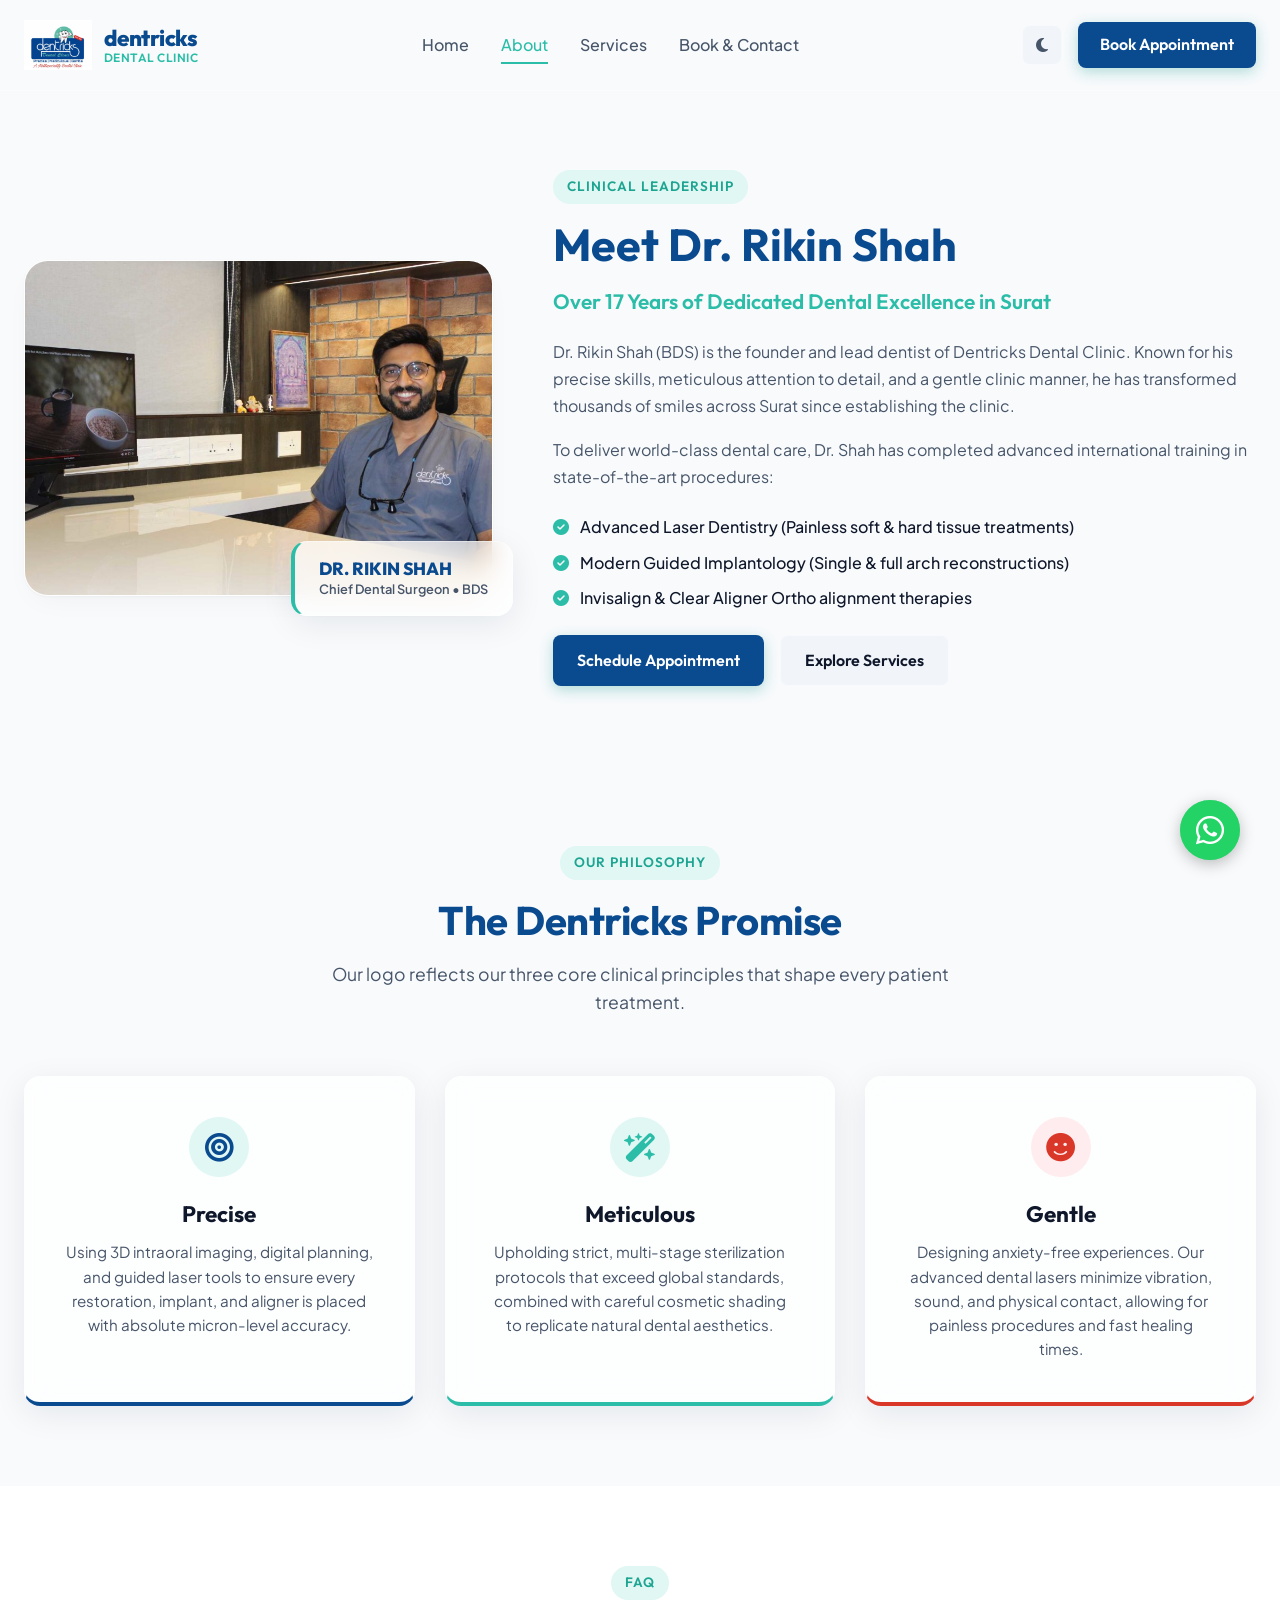
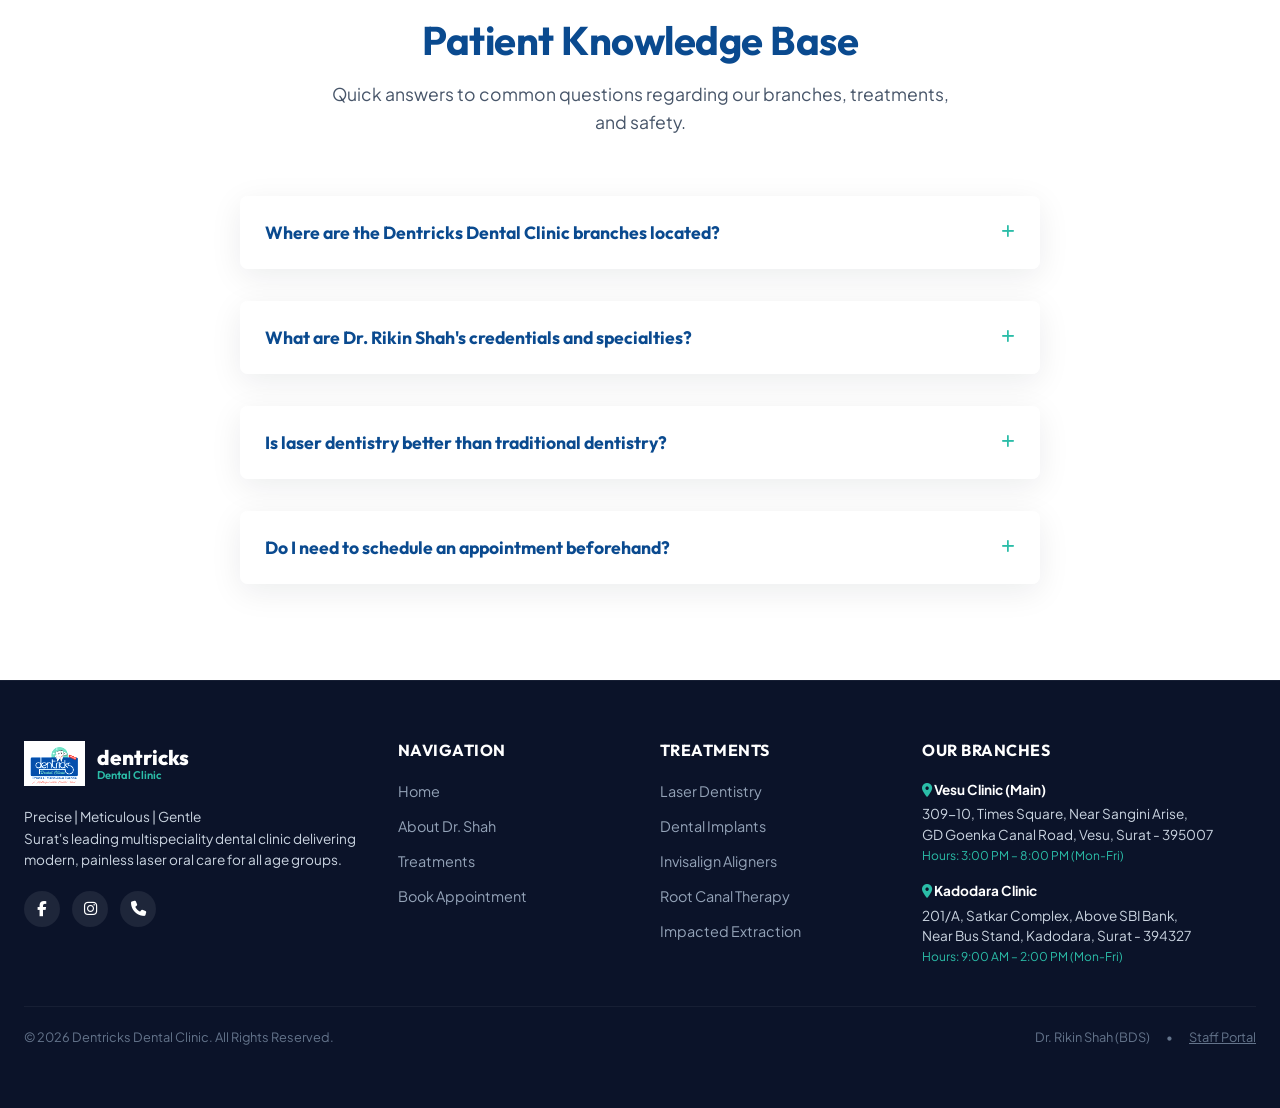
==== about.html @ 6b14d557 "Move all public files to root for GitHub Pages hosting" ====
<!DOCTYPE html>
<html lang="en">
<head>
    <meta charset="UTF-8">
    <meta name="viewport" content="width=device-width, initial-scale=1.0">
    <title>About Dr. Rikin Shah | Dentricks Dental Clinic Surat</title>
    <!-- Meta Descriptions for SEO -->
    <meta name="description" content="Meet Dr. Rikin Shah (BDS), the chief dental surgeon at Dentricks Dental Clinic. Learn about his 17+ years of experience and international training.">
    <meta name="keywords" content="dr rikin shah dentist, dentricks dental clinic, dentist surat, best oral surgeon surat, laser dentist surat, dental credentials dr rikin shah">
    <meta name="author" content="Dentricks Dental Clinic">
    
    <!-- Google Fonts: Outfit & Plus Jakarta Sans -->
    <link rel="preconnect" href="https://fonts.googleapis.com">
    <link rel="preconnect" href="https://fonts.gstatic.com" crossorigin>
    <link href="https://fonts.googleapis.com/css2?family=Outfit:wght@300;400;500;600;700;800&family=Plus+Jakarta+Sans:wght@300;400;500;600;700&display=swap" rel="stylesheet">
    
    <!-- FontAwesome for icons -->
    <link rel="stylesheet" href="https://cdnjs.cloudflare.com/ajax/libs/font-awesome/6.4.0/css/all.min.css">
    
    <!-- Custom CSS -->
    <link rel="stylesheet" href="styles.css">
</head>
<body class="light-theme">
    <!-- Header/Navigation -->
    <header class="header">
        <div class="header-container">
            <a href="index.html" class="logo" id="header-logo" style="display: flex; align-items: center; gap: 12px;">
                <img src="assets/logo.png" alt="Dentricks Dental Clinic Logo" class="logo-img-file" style="height: 50px; width: auto; object-fit: contain;">
                <div class="logo-text-group" style="display: flex; flex-direction: column; justify-content: center; line-height: 1.1;">
                    <span class="logo-text" style="font-size: 1.4rem; font-weight: 800; letter-spacing: -0.5px; color: var(--primary-deep);">dentricks</span>
                    <span class="logo-subtext" style="font-size: 0.75rem; font-weight: 600; color: var(--primary); text-transform: uppercase; letter-spacing: 0.5px;">Dental Clinic</span>
                </div>
            </a>
            
            <nav class="nav-menu" id="nav-menu">
                <a href="index.html" class="nav-link">Home</a>
                <a href="about.html" class="nav-link active">About</a>
                <a href="services.html" class="nav-link">Services</a>
                <a href="contact.html" class="nav-link">Book & Contact</a>
            </nav>
            
            <div class="header-actions">
                <button class="theme-toggle" id="theme-toggle-btn" aria-label="Toggle light/dark theme">
                    <i class="fa-solid fa-moon"></i>
                </button>
                <a href="contact.html" class="btn btn-primary nav-cta" style="background-color: var(--primary-deep);">Book Appointment</a>
                <button class="mobile-menu-btn" id="mobile-menu-btn" aria-label="Open mobile menu">
                    <span class="bar"></span>
                    <span class="bar"></span>
                    <span class="bar"></span>
                </button>
            </div>
        </div>
    </header>

    <!-- Main Content -->
    <main style="padding-top: 90px;">
        <!-- Doctor Profile Section -->
        <section class="about-doctor" style="padding: 80px 24px;">
            <div class="section-container about-doctor-grid" style="max-width: 1280px;">
                <!-- Doctor Image -->
                <div class="doctor-visual" style="position: relative;">
                    <div style="border-radius: var(--border-radius-lg); overflow: hidden; box-shadow: var(--card-shadow); border: 1px solid var(--glass-border); background: var(--bg-secondary);">
                        <img src="assets/dentist_male.jpg" alt="Dr. Rikin Shah - Chief Dentist at Dentricks" style="width: 100%; display: block; object-fit: cover;">
                    </div>
                    <div class="glass-card float-animation" style="position: absolute; bottom: -20px; right: -20px; padding: 16px 24px; border-left: 4px solid var(--primary);">
                        <h4 style="font-size: 1.1rem; color: var(--primary-deep); font-weight: 800;">DR. RIKIN SHAH</h4>
                        <p style="font-size: 0.8rem; color: var(--text-secondary); font-weight: 600;">Chief Dental Surgeon • BDS</p>
                    </div>
                </div>
                
                <!-- Doctor Details -->
                <div class="doctor-info">
                    <span class="section-tag" style="background-color: var(--primary-light); color: var(--primary-hover);">Clinical Leadership</span>
                    <h1 style="font-size: 2.8rem; color: var(--primary-deep); margin-bottom: 20px; line-height: 1.1;">Meet Dr. Rikin Shah</h1>
                    <h2 style="font-size: 1.3rem; color: var(--primary); font-weight: 600; margin-bottom: 24px;">Over 17 Years of Dedicated Dental Excellence in Surat</h2>
                    
                    <p style="color: var(--text-secondary); margin-bottom: 16px; line-height: 1.7;">Dr. Rikin Shah (BDS) is the founder and lead dentist of Dentricks Dental Clinic. Known for his precise skills, meticulous attention to detail, and a gentle clinic manner, he has transformed thousands of smiles across Surat since establishing the clinic.</p>
                    <p style="color: var(--text-secondary); margin-bottom: 24px; line-height: 1.7;">To deliver world-class dental care, Dr. Shah has completed advanced international training in state-of-the-art procedures:
                        <ul style="display: flex; flex-direction: column; gap: 10px; margin-bottom: 24px; font-weight: 500; color: var(--text-primary);">
                            <li><i class="fa-solid fa-circle-check" style="color: var(--primary); margin-right: 8px;"></i> Advanced Laser Dentistry (Painless soft & hard tissue treatments)</li>
                            <li><i class="fa-solid fa-circle-check" style="color: var(--primary); margin-right: 8px;"></i> Modern Guided Implantology (Single & full arch reconstructions)</li>
                            <li><i class="fa-solid fa-circle-check" style="color: var(--primary); margin-right: 8px;"></i> Invisalign & Clear Aligner Ortho alignment therapies</li>
                        </ul>
                    </p>

                    <div style="display: flex; gap: 16px;">
                        <a href="contact.html" class="btn btn-primary" style="background-color: var(--primary-deep); padding: 12px 24px;">Schedule Appointment</a>
                        <a href="services.html" class="btn btn-secondary" style="padding: 12px 24px;">Explore Services</a>
                    </div>
                </div>
            </div>
        </section>

        <!-- Clinic Pillars Section -->
        <section class="clinic-pillars" style="background-color: var(--bg-primary); padding: 80px 24px;">
            <div class="section-container">
                <div class="section-header">
                    <span class="section-tag" style="background-color: var(--primary-light); color: var(--primary-hover);">Our Philosophy</span>
                    <h2 class="section-title" style="color: var(--primary-deep);">The Dentricks Promise</h2>
                    <p class="section-subtitle">Our logo reflects our three core clinical principles that shape every patient treatment.</p>
                </div>

                <div class="about-pillars-grid">
                    <!-- Card 1 -->
                    <div class="glass-card" style="padding: 40px; text-align: center; border-bottom: 4px solid var(--primary-deep);">
                        <div style="width: 60px; height: 60px; border-radius: 50%; background-color: var(--primary-light); color: var(--primary-deep); display: flex; align-items: center; justify-content: center; font-size: 1.8rem; margin: 0 auto 24px auto;">
                            <i class="fa-solid fa-bullseye"></i>
                        </div>
                        <h3 style="font-size: 1.4rem; margin-bottom: 12px;">Precise</h3>
                        <p style="color: var(--text-secondary); font-size: 0.95rem;">Using 3D intraoral imaging, digital planning, and guided laser tools to ensure every restoration, implant, and aligner is placed with absolute micron-level accuracy.</p>
                    </div>

                    <!-- Card 2 -->
                    <div class="glass-card" style="padding: 40px; text-align: center; border-bottom: 4px solid var(--primary);">
                        <div style="width: 60px; height: 60px; border-radius: 50%; background-color: var(--primary-light); color: var(--primary); display: flex; align-items: center; justify-content: center; font-size: 1.8rem; margin: 0 auto 24px auto;">
                            <i class="fa-solid fa-wand-magic-sparkles"></i>
                        </div>
                        <h3 style="font-size: 1.4rem; margin-bottom: 12px;">Meticulous</h3>
                        <p style="color: var(--text-secondary); font-size: 0.95rem;">Upholding strict, multi-stage sterilization protocols that exceed global standards, combined with careful cosmetic shading to replicate natural dental aesthetics.</p>
                    </div>

                    <!-- Card 3 -->
                    <div class="glass-card" style="padding: 40px; text-align: center; border-bottom: 4px solid var(--accent);">
                        <div style="width: 60px; height: 60px; border-radius: 50%; background-color: var(--accent-light); color: var(--accent); display: flex; align-items: center; justify-content: center; font-size: 1.8rem; margin: 0 auto 24px auto;">
                            <i class="fa-solid fa-face-smile"></i>
                        </div>
                        <h3 style="font-size: 1.4rem; margin-bottom: 12px;">Gentle</h3>
                        <p style="color: var(--text-secondary); font-size: 0.95rem;">Designing anxiety-free experiences. Our advanced dental lasers minimize vibration, sound, and physical contact, allowing for painless procedures and fast healing times.</p>
                    </div>
                </div>
            </div>
        </section>

        <!-- Interactive FAQs Accordion -->
        <section class="faqs" id="faqs" style="background-color: var(--bg-secondary); padding: 80px 24px;">
            <div class="section-container" style="max-width: 900px;">
                <div class="section-header">
                    <span class="section-tag" style="background-color: var(--primary-light); color: var(--primary-hover);">FAQ</span>
                    <h2 class="section-title" style="color: var(--primary-deep);">Patient Knowledge Base</h2>
                    <p class="section-subtitle">Quick answers to common questions regarding our branches, treatments, and safety.</p>
                </div>
                
                <div class="faq-accordion-list">
                    <!-- FAQ 1 -->
                    <div class="faq-item glass-card" style="margin-bottom: 16px;">
                        <button class="faq-question-btn" aria-expanded="false" style="padding: 24px; font-weight: 700; width: 100%; display: flex; justify-content: space-between; align-items: center; font-size: 1.1rem; color: var(--primary-deep);">
                            <span>Where are the Dentricks Dental Clinic branches located?</span>
                            <span class="faq-icon" style="color: var(--primary);"><i class="fa-solid fa-plus"></i></span>
                        </button>
                        <div class="faq-answer-wrapper" style="max-height: 0; overflow: hidden; transition: max-height 0.3s ease;">
                            <div class="faq-answer" style="padding: 0 24px 24px 24px; color: var(--text-secondary); font-size: 0.95rem; line-height: 1.6;">
                                <p>We operate two fully-equipped multispeciality branches in Surat:<br>
                                1. <strong>Vesu Clinic (Main Branch)</strong>: 309-10, Times Square, GD Goenka Canal Road, Vesu. (Timings: 3:00 PM – 8:00 PM)<br>
                                2. <strong>Kadodara Clinic</strong>: 201/A, Satkar Complex, Above SBI Bank, Near Kadodara Bus Stand. (Timings: 9:00 AM – 2:00 PM)</p>
                            </div>
                        </div>
                    </div>
                    
                    <!-- FAQ 2 -->
                    <div class="faq-item glass-card" style="margin-bottom: 16px;">
                        <button class="faq-question-btn" aria-expanded="false" style="padding: 24px; font-weight: 700; width: 100%; display: flex; justify-content: space-between; align-items: center; font-size: 1.1rem; color: var(--primary-deep);">
                            <span>What are Dr. Rikin Shah's credentials and specialties?</span>
                            <span class="faq-icon" style="color: var(--primary);"><i class="fa-solid fa-plus"></i></span>
                        </button>
                        <div class="faq-answer-wrapper" style="max-height: 0; overflow: hidden; transition: max-height 0.3s ease;">
                            <div class="faq-answer" style="padding: 0 24px 24px 24px; color: var(--text-secondary); font-size: 0.95rem; line-height: 1.6;">
                                <p>Dr. Rikin Shah holds a BDS (Bachelor of Dental Surgery) degree and has over 17 years of experience. He is internationally trained in dental implant placements, advanced laser surgeries, and Invisalign orthodontic alignment.</p>
                            </div>
                        </div>
                    </div>
                    
                    <!-- FAQ 3 -->
                    <div class="faq-item glass-card" style="margin-bottom: 16px;">
                        <button class="faq-question-btn" aria-expanded="false" style="padding: 24px; font-weight: 700; width: 100%; display: flex; justify-content: space-between; align-items: center; font-size: 1.1rem; color: var(--primary-deep);">
                            <span>Is laser dentistry better than traditional dentistry?</span>
                            <span class="faq-icon" style="color: var(--primary);"><i class="fa-solid fa-plus"></i></span>
                        </button>
                        <div class="faq-answer-wrapper" style="max-height: 0; overflow: hidden; transition: max-height 0.3s ease;">
                            <div class="faq-answer" style="padding: 0 24px 24px 24px; color: var(--text-secondary); font-size: 0.95rem; line-height: 1.6;">
                                <p>Yes, for many procedures! Dental lasers replace the need for traditional drills in many gums and cavity treatments. They result in significantly less bleeding, require little to no anesthesia, reduce physical friction, and facilitate much faster recovery.</p>
                            </div>
                        </div>
                    </div>
                    
                    <!-- FAQ 4 -->
                    <div class="faq-item glass-card" style="margin-bottom: 16px;">
                        <button class="faq-question-btn" aria-expanded="false" style="padding: 24px; font-weight: 700; width: 100%; display: flex; justify-content: space-between; align-items: center; font-size: 1.1rem; color: var(--primary-deep);">
                            <span>Do I need to schedule an appointment beforehand?</span>
                            <span class="faq-icon" style="color: var(--primary);"><i class="fa-solid fa-plus"></i></span>
                        </button>
                        <div class="faq-answer-wrapper" style="max-height: 0; overflow: hidden; transition: max-height 0.3s ease;">
                            <div class="faq-answer" style="padding: 0 24px 24px 24px; color: var(--text-secondary); font-size: 0.95rem; line-height: 1.6;">
                                <p>We strongly recommend scheduling your appointment in advance to minimize wait times. You can use our online scheduler on the Contact page, or call our team directly at +91 97260 08023.</p>
                            </div>
                        </div>
                    </div>
                </div>
            </div>
        </section>
    </main>

    <!-- Footer -->
    <footer class="footer" style="background-color: #0b1329; color: #cbd5e1; padding: 60px 24px; border-top: 1px solid rgba(255,255,255,0.05);">
        <div class="section-container footer-grid" style="max-width: 1280px; margin: 0 auto;">
            <!-- Brand Column -->
            <div>
                <a href="index.html" class="logo" style="display: flex; align-items: center; gap: 12px; margin-bottom: 20px;">
                    <img src="assets/logo.png" alt="Dentricks Logo" style="height: 45px; width: auto; filter: brightness(1.2);">
                    <div class="logo-text-group" style="display: flex; flex-direction: column; line-height: 1.1;">
                        <span class="logo-text" style="font-size: 1.3rem; font-weight: 800; color: #ffffff;">dentricks</span>
                        <span class="logo-subtext" style="font-size: 0.7rem; font-weight: 600; color: var(--primary);">Dental Clinic</span>
                    </div>
                </a>
                <p style="font-size: 0.85rem; line-height: 1.6; margin-bottom: 20px;">Precise | Meticulous | Gentle<br>Surat's leading multispeciality dental clinic delivering modern, painless laser oral care for all age groups.</p>
                <div class="social-links" style="display: flex; gap: 12px;">
                    <a href="https://www.facebook.com/dentricksdental/" target="_blank" aria-label="Facebook Page" style="width: 36px; height: 36px; border-radius: 50%; background-color: rgba(255,255,255,0.08); display: flex; align-items: center; justify-content: center; color: #ffffff; transition: background-color 0.2s;"><i class="fa-brands fa-facebook-f"></i></a>
                    <a href="https://www.instagram.com/dentricks_dental_clinic" target="_blank" aria-label="Instagram Profile" style="width: 36px; height: 36px; border-radius: 50%; background-color: rgba(255,255,255,0.08); display: flex; align-items: center; justify-content: center; color: #ffffff; transition: background-color 0.2s;"><i class="fa-brands fa-instagram"></i></a>
                    <a href="tel:+919726008023" aria-label="Phone Number" style="width: 36px; height: 36px; border-radius: 50%; background-color: rgba(255,255,255,0.08); display: flex; align-items: center; justify-content: center; color: #ffffff; transition: background-color 0.2s;"><i class="fa-solid fa-phone"></i></a>
                </div>
            </div>

            <!-- Pages Column -->
            <div>
                <h4 style="color: #ffffff; font-size: 1rem; margin-bottom: 20px; text-transform: uppercase; letter-spacing: 0.5px;">Navigation</h4>
                <ul style="display: flex; flex-direction: column; gap: 12px; font-size: 0.9rem;">
                    <li><a href="index.html" style="color: #94a3b8; transition: color 0.2s;">Home</a></li>
                    <li><a href="about.html" style="color: #94a3b8; transition: color 0.2s;">About Dr. Shah</a></li>
                    <li><a href="services.html" style="color: #94a3b8; transition: color 0.2s;">Treatments</a></li>
                    <li><a href="contact.html" style="color: #94a3b8; transition: color 0.2s;">Book Appointment</a></li>
                </ul>
            </div>

            <!-- Services Column -->
            <div>
                <h4 style="color: #ffffff; font-size: 1rem; margin-bottom: 20px; text-transform: uppercase; letter-spacing: 0.5px;">Treatments</h4>
                <ul style="display: flex; flex-direction: column; gap: 12px; font-size: 0.9rem; color: #94a3b8;">
                    <li>Laser Dentistry</li>
                    <li>Dental Implants</li>
                    <li>Invisalign Aligners</li>
                    <li>Root Canal Therapy</li>
                    <li>Impacted Extraction</li>
                </ul>
            </div>

            <!-- Locations Column -->
            <div>
                <h4 style="color: #ffffff; font-size: 1rem; margin-bottom: 20px; text-transform: uppercase; letter-spacing: 0.5px;">Our Branches</h4>
                <div style="display: flex; flex-direction: column; gap: 16px; font-size: 0.85rem; line-height: 1.5;">
                    <div>
                        <strong style="color: #ffffff; display: block; margin-bottom: 4px;"><i class="fa-solid fa-location-dot" style="color: var(--primary);"></i> Vesu Clinic (Main)</strong>
                        309-10, Times Square, Near Sangini Arise,<br>GD Goenka Canal Road, Vesu, Surat - 395007
                        <span style="display: block; color: var(--primary); font-size: 0.75rem; margin-top: 2px;">Hours: 3:00 PM – 8:00 PM (Mon-Fri)</span>
                    </div>
                    <div>
                        <strong style="color: #ffffff; display: block; margin-bottom: 4px;"><i class="fa-solid fa-location-dot" style="color: var(--primary);"></i> Kadodara Clinic</strong>
                        201/A, Satkar Complex, Above SBI Bank,<br>Near Bus Stand, Kadodara, Surat - 394327
                        <span style="display: block; color: var(--primary); font-size: 0.75rem; margin-top: 2px;">Hours: 9:00 AM – 2:00 PM (Mon-Fri)</span>
                    </div>
                </div>
            </div>
        </div>

        <div class="section-container footer-bottom-container" style="max-width: 1280px; margin: 40px auto 0 auto; padding-top: 20px; border-top: 1px solid rgba(255,255,255,0.05); font-size: 0.8rem; color: #64748b;">
            <p>&copy; 2026 Dentricks Dental Clinic. All Rights Reserved.</p>
            <p style="display: flex; gap: 16px;">
                <span>Dr. Rikin Shah (BDS)</span>
                <span>•</span>
                <a href="#" id="staff-portal-link" style="color: #64748b; text-decoration: underline;">Staff Portal</a>
            </p>
        </div>
    </footer>

    <!-- Floating WhatsApp Widget -->
    <a href="https://wa.me/919726008023" class="whatsapp-float" target="_blank" rel="noopener noreferrer" aria-label="Chat on WhatsApp">
        <i class="fa-brands fa-whatsapp"></i>
    </a>

    <!-- JS Scripts -->
    <script src="app.js"></script>
</body>
</html>
---- styles.css ----
/* AuraDental Studio - Core Styling & Design System */

/* --- CSS Variables & Design Tokens --- */
:root {
    /* Fonts */
    --font-heading: 'Outfit', sans-serif;
    --font-body: 'Plus Jakarta Sans', sans-serif;

    /* Theme Colors - Light Mode (Default) */
    --bg-primary: #f8fafc;
    --bg-secondary: #ffffff;
    --bg-tertiary: #f1f5f9;
    --text-primary: #0f172a;
    --text-secondary: #475569;
    --text-muted: #94a3b8;
    
    --primary: #2bbda8;          /* Mint/Teal from logo */
    --primary-hover: #1ea591;
    --primary-light: #e0f7f4;
    --primary-deep: #0a4a8f;     /* Deep Blue from logo */
    --primary-deep-hover: #07386c;
    --accent: #d93829;           /* Red Accent from logo */
    --accent-light: #ffecee;
    
    --success: #10b981;
    --danger: #ef4444;
    --warning: #f59e0b;
    
    /* Glassmorphism Details */
    --glass-bg: rgba(255, 255, 255, 0.7);
    --glass-border: rgba(255, 255, 255, 0.4);
    --glass-shadow: 0 8px 32px 0 rgba(15, 23, 42, 0.08);
    
    /* Card Styles */
    --card-shadow: 0 10px 30px -10px rgba(15, 23, 42, 0.05), 0 1px 3px 0 rgba(15, 23, 42, 0.03);
    --border-radius-sm: 8px;
    --border-radius-md: 16px;
    --border-radius-lg: 24px;
    
    /* Transitions */
    --transition-fast: 0.2s ease;
    --transition-normal: 0.3s ease;
    --transition-slow: 0.5s cubic-bezier(0.4, 0, 0.2, 1);
}

/* Theme Colors - Dark Mode Override */
.dark-theme {
    --bg-primary: #080d16;
    --bg-secondary: #0f172a;
    --bg-tertiary: #1e293b;
    --text-primary: #f8fafc;
    --text-secondary: #cbd5e1;
    --text-muted: #64748b;
    
    --primary: #35bea7;          /* Bright mint for readability */
    --primary-hover: #2bbda8;
    --primary-light: #0f5b4e;
    --primary-deep: #3b82f6;     /* Lighter blue for dark mode contrast */
    --primary-deep-hover: #60a5fa;
    --accent: #f87171;           /* Lighter red for contrast */
    --accent-light: #7f1d1d;
    
    --glass-bg: rgba(15, 23, 42, 0.7);
    --glass-border: rgba(255, 255, 255, 0.05);
    --glass-shadow: 0 8px 32px 0 rgba(0, 0, 0, 0.37);
    
    --card-shadow: 0 10px 30px -10px rgba(0, 0, 0, 0.5), 0 1px 3px 0 rgba(0, 0, 0, 0.3);
}

/* --- Base & Reset Styles --- */
* {
    margin: 0;
    padding: 0;
    box-sizing: border-box;
}

html {
    scroll-behavior: smooth;
    font-size: 16px;
}

body {
    background-color: var(--bg-primary);
    color: var(--text-primary);
    font-family: var(--font-body);
    line-height: 1.6;
    overflow-x: hidden;
    transition: background-color var(--transition-normal), color var(--transition-normal);
}

a {
    color: inherit;
    text-decoration: none;
    transition: color var(--transition-fast);
}

ul {
    list-style: none;
}

img {
    max-width: 100%;
    height: auto;
    display: block;
}

button, input, select, textarea {
    font-family: inherit;
    font-size: inherit;
    color: inherit;
    background: none;
    border: none;
    outline: none;
}

/* --- Typography Helpers --- */
h1, h2, h3, h4, h5, h6 {
    font-family: var(--font-heading);
    font-weight: 700;
    line-height: 1.2;
}

.text-gradient {
    background: linear-gradient(135deg, var(--primary) 0%, #3b82f6 100%);
    -webkit-background-clip: text;
    -webkit-text-fill-color: transparent;
    background-clip: text;
}

/* --- Button Component --- */
.btn {
    display: inline-flex;
    align-items: center;
    justify-content: center;
    gap: 8px;
    padding: 10px 22px;
    font-family: var(--font-heading);
    font-weight: 600;
    border-radius: var(--border-radius-sm);
    cursor: pointer;
    transition: all var(--transition-fast);
}

.btn-primary {
    background-color: var(--primary);
    color: #ffffff;
    box-shadow: 0 4px 14px 0 rgba(13, 148, 136, 0.3);
}

.dark-theme .btn-primary {
    color: #080d16;
    box-shadow: 0 4px 14px 0 rgba(45, 212, 191, 0.3);
}

.btn-primary:hover {
    background-color: var(--primary-hover);
    transform: translateY(-2px);
}

.btn-secondary {
    background-color: var(--bg-tertiary);
    color: var(--text-primary);
    border: 1px solid var(--glass-border);
}

.btn-secondary:hover {
    background-color: var(--glass-border);
    transform: translateY(-2px);
}

.btn-large {
    padding: 14px 30px;
    font-size: 1.1rem;
    border-radius: var(--border-radius-md);
}

.btn:disabled {
    opacity: 0.5;
    cursor: not-allowed;
    transform: none !important;
    box-shadow: none !important;
}

/* --- Glassmorphic Card Styling --- */
.glass-card {
    background: var(--glass-bg);
    backdrop-filter: blur(12px);
    -webkit-backdrop-filter: blur(12px);
    border: 1px solid var(--glass-border);
    box-shadow: var(--glass-shadow);
    border-radius: var(--border-radius-md);
    transition: transform var(--transition-normal), box-shadow var(--transition-normal), background var(--transition-normal), border var(--transition-normal);
}

/* --- Keyframe Animations --- */
@keyframes float {
    0% { transform: translateY(0px); }
    50% { transform: translateY(-10px); }
    100% { transform: translateY(0px); }
}

@keyframes pulse {
    0% { transform: scale(0.95); opacity: 0.5; }
    50% { transform: scale(1.05); opacity: 0.8; }
    100% { transform: scale(0.95); opacity: 0.5; }
}

.float-animation {
    animation: float 4s ease-in-out infinite;
}

/* --- Layout Header & Nav --- */
.header {
    position: fixed;
    top: 0;
    left: 0;
    width: 100%;
    z-index: 1000;
    background: rgba(248, 250, 252, 0.8);
    backdrop-filter: blur(12px);
    -webkit-backdrop-filter: blur(12px);
    border-bottom: 1px solid var(--glass-border);
    transition: background var(--transition-normal), padding var(--transition-normal);
}

.dark-theme .header {
    background: rgba(8, 13, 22, 0.8);
}

.header-container {
    max-width: 1280px;
    margin: 0 auto;
    padding: 20px 24px;
    display: flex;
    align-items: center;
    justify-content: space-between;
}

.logo {
    display: flex;
    align-items: center;
    gap: 10px;
    font-family: var(--font-heading);
    font-size: 1.5rem;
    font-weight: 800;
}

.logo-icon {
    width: 40px;
    height: 40px;
    border-radius: var(--border-radius-sm);
    background: linear-gradient(135deg, var(--primary) 0%, #3b82f6 100%);
    display: flex;
    align-items: center;
    justify-content: center;
    color: #ffffff;
    font-size: 1.25rem;
}

.logo-text {
    color: var(--text-primary);
}

.logo-text span {
    font-weight: 400;
    color: var(--primary);
}

.nav-menu {
    display: flex;
    align-items: center;
    gap: 32px;
}

.nav-link {
    font-weight: 500;
    color: var(--text-secondary);
    position: relative;
    padding: 6px 0;
}

.nav-link:hover, .nav-link.active {
    color: var(--primary);
}

.nav-link::after {
    content: '';
    position: absolute;
    bottom: 0;
    left: 0;
    width: 0%;
    height: 2px;
    background-color: var(--primary);
    transition: width var(--transition-normal);
}

.nav-link:hover::after, .nav-link.active::after {
    width: 100%;
}

.header-actions {
    display: flex;
    align-items: center;
    gap: 16px;
}

.theme-toggle {
    width: 40px;
    height: 40px;
    border-radius: var(--border-radius-sm);
    display: flex;
    align-items: center;
    justify-content: center;
    cursor: pointer;
    background-color: var(--bg-tertiary);
    border: 1px solid var(--glass-border);
    color: var(--text-secondary);
    transition: all var(--transition-fast);
}

.theme-toggle:hover {
    color: var(--primary);
    transform: scale(1.05);
}

.mobile-menu-btn {
    display: none;
    flex-direction: column;
    gap: 6px;
    cursor: pointer;
}

.mobile-menu-btn .bar {
    width: 25px;
    height: 2px;
    background-color: var(--text-primary);
    transition: transform var(--transition-normal), opacity var(--transition-normal);
}

/* --- Section Global Settings --- */
section {
    padding: 100px 24px;
}

.section-container {
    max-width: 1280px;
    margin: 0 auto;
}

.section-header {
    text-align: center;
    max-width: 650px;
    margin: 0 auto 60px auto;
}

.section-tag {
    display: inline-block;
    padding: 6px 14px;
    background-color: var(--primary-light);
    color: var(--primary-hover);
    font-family: var(--font-heading);
    font-weight: 600;
    font-size: 0.85rem;
    border-radius: 50px;
    margin-bottom: 16px;
    text-transform: uppercase;
    letter-spacing: 1px;
}

.dark-theme .section-tag {
    color: var(--primary);
    background-color: rgba(45, 212, 191, 0.1);
}

.section-title {
    font-size: 2.5rem;
    color: var(--text-primary);
    margin-bottom: 16px;
    letter-spacing: -0.5px;
}

.section-subtitle {
    color: var(--text-secondary);
    font-size: 1.1rem;
}

/* --- Hero Section --- */
.hero {
    position: relative;
    padding-top: 160px;
    padding-bottom: 120px;
    background: radial-gradient(circle at 80% 20%, var(--primary-light) 0%, transparent 40%);
    overflow: hidden;
}

.dark-theme .hero {
    background: radial-gradient(circle at 80% 20%, rgba(13, 148, 136, 0.15) 0%, transparent 45%);
}

.hero-container {
    max-width: 1280px;
    margin: 0 auto;
    display: grid;
    grid-template-columns: 1.1fr 0.9fr;
    gap: 48px;
    align-items: center;
}

.badge-new {
    display: inline-flex;
    align-items: center;
    gap: 8px;
    padding: 6px 16px;
    background: var(--bg-secondary);
    border: 1px solid var(--glass-border);
    border-radius: 50px;
    margin-bottom: 24px;
    box-shadow: var(--card-shadow);
}

.badge-dot {
    width: 8px;
    height: 8px;
    border-radius: 50%;
    background-color: var(--success);
    position: relative;
}

.badge-dot::after {
    content: '';
    position: absolute;
    top: 0; left: 0; width: 100%; height: 100%;
    border-radius: 50%;
    background-color: var(--success);
    animation: pulse 2s infinite;
}

.badge-text {
    font-size: 0.9rem;
    font-weight: 600;
    color: var(--text-secondary);
}

.hero-title {
    font-size: 3.8rem;
    line-height: 1.1;
    margin-bottom: 24px;
    letter-spacing: -1.5px;
}

.hero-description {
    font-size: 1.2rem;
    color: var(--text-secondary);
    margin-bottom: 40px;
    max-width: 580px;
}

.hero-actions {
    display: flex;
    align-items: center;
    gap: 20px;
    margin-bottom: 60px;
}

.hero-stats {
    display: flex;
    align-items: center;
    gap: 40px;
}

.stat-item {
    display: flex;
    flex-direction: column;
}

.stat-number {
    font-family: var(--font-heading);
    font-size: 2.2rem;
    font-weight: 800;
    color: var(--primary);
}

.stat-label {
    font-size: 0.9rem;
    color: var(--text-secondary);
}

.stat-divider {
    width: 1px;
    height: 40px;
    background-color: var(--glass-border);
}

.hero-visual {
    position: relative;
}

.hero-image-wrapper {
    position: relative;
    border-radius: var(--border-radius-lg);
    overflow: visible;
}

.hero-img {
    width: 100%;
    border-radius: var(--border-radius-lg);
    box-shadow: 0 20px 40px -15px rgba(15, 23, 42, 0.15);
    border: 1px solid var(--glass-border);
}

/* Floating Info Cards */
.floating-card {
    position: absolute;
    background: var(--glass-bg);
    backdrop-filter: blur(16px);
    -webkit-backdrop-filter: blur(16px);
    border: 1px solid var(--glass-border);
    box-shadow: var(--glass-shadow);
    padding: 16px 20px;
    border-radius: var(--border-radius-md);
    display: flex;
    align-items: center;
    gap: 16px;
    z-index: 10;
}

.card-top-left {
    top: 10%;
    left: -10%;
}

.card-bottom-right {
    bottom: 12%;
    right: -5%;
}

.card-icon {
    width: 44px;
    height: 44px;
    border-radius: 50%;
    background-color: var(--primary-light);
    color: var(--primary);
    display: flex;
    align-items: center;
    justify-content: center;
    font-size: 1.25rem;
}

.dark-theme .card-icon {
    background-color: rgba(45, 212, 191, 0.1);
}

.card-icon.warning {
    background-color: var(--accent-light);
    color: var(--accent);
}

.floating-card h4 {
    font-size: 0.95rem;
    font-weight: 700;
}

.floating-card p {
    font-size: 0.8rem;
    color: var(--text-secondary);
}

/* --- Dental Symptom Checker --- */
.symptom-checker {
    background-color: var(--bg-secondary);
}

.quiz-container {
    max-width: 900px;
    margin: 0 auto;
    padding: 40px;
}

.quiz-progress-bar {
    position: relative;
    height: 4px;
    background-color: var(--bg-tertiary);
    margin-bottom: 48px;
    border-radius: 2px;
}

.progress-fill {
    position: absolute;
    top: 0;
    left: 0;
    height: 100%;
    width: 33.33%;
    background-color: var(--primary);
    border-radius: 2px;
    transition: width var(--transition-normal);
}

.progress-steps {
    position: absolute;
    top: 50%;
    left: 0;
    width: 100%;
    transform: translateY(-50%);
    display: flex;
    justify-content: space-between;
}

.progress-step {
    width: 32px;
    height: 32px;
    border-radius: 50%;
    background-color: var(--bg-secondary);
    border: 2px solid var(--bg-tertiary);
    color: var(--text-muted);
    display: flex;
    align-items: center;
    justify-content: center;
    font-weight: 700;
    font-size: 0.9rem;
    transition: all var(--transition-normal);
}

.progress-step.active {
    border-color: var(--primary);
    color: var(--primary);
    box-shadow: 0 0 0 4px var(--primary-light);
}

.dark-theme .progress-step.active {
    box-shadow: 0 0 0 4px rgba(45, 212, 191, 0.15);
}

.progress-step.completed {
    background-color: var(--primary);
    border-color: var(--primary);
    color: #ffffff;
}

.quiz-step {
    display: none;
}

.quiz-step.active {
    display: block;
    animation: fadeIn var(--transition-normal) forwards;
}

@keyframes fadeIn {
    from { opacity: 0; transform: translateY(10px); }
    to { opacity: 1; transform: translateY(0); }
}

.quiz-question {
    font-size: 1.8rem;
    margin-bottom: 32px;
    text-align: center;
}

.quiz-options-grid {
    display: grid;
    grid-template-columns: 1fr 1fr;
    gap: 20px;
    margin-bottom: 40px;
}

.quiz-option {
    display: flex;
    flex-direction: column;
    align-items: flex-start;
    padding: 24px;
    background: var(--bg-tertiary);
    border: 2px solid transparent;
    border-radius: var(--border-radius-md);
    cursor: pointer;
    text-align: left;
    transition: all var(--transition-normal);
}

.quiz-option:hover {
    background: var(--bg-secondary);
    border-color: var(--glass-border);
    transform: translateY(-2px);
    box-shadow: var(--card-shadow);
}

.quiz-option.selected {
    background: var(--bg-secondary);
    border-color: var(--primary);
    box-shadow: 0 8px 24px -6px rgba(13, 148, 136, 0.15);
}

.dark-theme .quiz-option.selected {
    box-shadow: 0 8px 24px -6px rgba(45, 212, 191, 0.15);
}

.option-icon {
    font-size: 1.5rem;
    color: var(--primary);
    margin-bottom: 16px;
    width: 48px;
    height: 48px;
    background-color: var(--bg-secondary);
    border-radius: var(--border-radius-sm);
    display: flex;
    align-items: center;
    justify-content: center;
    box-shadow: var(--card-shadow);
    transition: transform var(--transition-normal);
}

.quiz-option:hover .option-icon {
    transform: scale(1.1);
}

.option-title {
    font-family: var(--font-heading);
    font-weight: 700;
    font-size: 1.15rem;
    margin-bottom: 6px;
}

.option-desc {
    font-size: 0.85rem;
    color: var(--text-secondary);
}

.quiz-actions {
    display: flex;
    justify-content: space-between;
    align-items: center;
}

/* Result Screen Details */
.result-container {
    padding: 20px 10px;
}

.result-header {
    text-align: center;
    margin-bottom: 32px;
}

.result-badge {
    display: inline-flex;
    align-items: center;
    gap: 6px;
    padding: 6px 12px;
    background-color: var(--primary-light);
    color: var(--primary-hover);
    font-size: 0.85rem;
    font-weight: 700;
    border-radius: 50px;
    margin-bottom: 12px;
}

.result-title {
    font-size: 2.2rem;
}

.result-body {
    display: grid;
    grid-template-columns: 80px 1fr;
    gap: 24px;
    align-items: center;
    background: var(--bg-tertiary);
    padding: 24px;
    border-radius: var(--border-radius-md);
    margin-bottom: 40px;
    border: 1px solid var(--glass-border);
}

.result-illustration {
    width: 80px;
    height: 80px;
    border-radius: 50%;
    background-color: var(--bg-secondary);
    display: flex;
    align-items: center;
    justify-content: center;
    font-size: 2.5rem;
    color: var(--primary);
    box-shadow: var(--card-shadow);
}

.result-description {
    font-size: 1.05rem;
    color: var(--text-secondary);
    margin-bottom: 16px;
}

.result-specs {
    display: flex;
    gap: 32px;
}

.spec-item {
    display: flex;
    flex-direction: column;
}

.spec-label {
    font-size: 0.8rem;
    color: var(--text-muted);
    text-transform: uppercase;
    letter-spacing: 0.5px;
}

.spec-val {
    font-family: var(--font-heading);
    font-weight: 600;
    font-size: 1rem;
}

.result-actions {
    justify-content: center;
    gap: 20px;
}

/* --- Services Catalog --- */
.services-grid {
    display: grid;
    grid-template-columns: repeat(auto-fit, minmax(280px, 1fr));
    gap: 32px;
}

.service-card {
    padding: 40px;
    display: flex;
    flex-direction: column;
    align-items: flex-start;
    height: 100%;
}

.service-card:hover {
    transform: translateY(-8px);
    box-shadow: 0 20px 40px -15px rgba(15, 23, 42, 0.12);
    border-color: var(--primary);
}

.service-icon {
    width: 60px;
    height: 60px;
    background: linear-gradient(135deg, var(--primary-light) 0%, transparent 100%);
    border-radius: var(--border-radius-sm);
    color: var(--primary);
    display: flex;
    align-items: center;
    justify-content: center;
    font-size: 1.6rem;
    margin-bottom: 24px;
}

.dark-theme .service-icon {
    background: linear-gradient(135deg, rgba(45, 212, 191, 0.15) 0%, transparent 100%);
}

.service-title {
    font-size: 1.4rem;
    margin-bottom: 12px;
}

.service-short-desc {
    color: var(--text-secondary);
    font-size: 0.95rem;
    margin-bottom: 24px;
    flex-grow: 1;
}

.service-details {
    width: 100%;
    margin-bottom: 30px;
    border-top: 1px dashed var(--glass-border);
    padding-top: 20px;
}

.service-details ul {
    display: flex;
    flex-direction: column;
    gap: 10px;
}

.service-details li {
    font-size: 0.85rem;
    color: var(--text-secondary);
    display: flex;
    align-items: center;
    gap: 8px;
}

.service-details li::before {
    content: '\f00c';
    font-family: 'Font Awesome 6 Free';
    font-weight: 900;
    color: var(--primary);
    font-size: 0.75rem;
}

.service-link {
    font-family: var(--font-heading);
    font-weight: 700;
    color: var(--primary);
    display: flex;
    align-items: center;
    gap: 6px;
    font-size: 0.95rem;
}

.service-link:hover {
    color: var(--primary-hover);
}

.service-link i {
    transition: transform var(--transition-fast);
}

.service-card:hover .service-link i {
    transform: translateX(4px);
}

/* --- Before/After Image Slider --- */
.slider-section {
    background-color: var(--bg-secondary);
}

.slider-wrapper {
    max-width: 900px;
    margin: 0 auto;
    overflow: hidden;
    padding: 16px;
}

.image-compare {
    position: relative;
    width: 100%;
    height: 500px;
    border-radius: var(--border-radius-md);
    overflow: hidden;
    user-select: none;
    -webkit-user-select: none;
}

.img-container {
    position: absolute;
    top: 0;
    left: 0;
    width: 100%;
    height: 100%;
}

.img-before {
    z-index: 1;
}

.img-after {
    z-index: 2;
    width: 50%;
    overflow: hidden;
    border-right: 1px solid transparent; /* Handle indicator line covers this */
}

.teeth-illustration {
    width: 100%;
    height: 100%;
    object-fit: cover;
}

.image-compare svg {
    display: block;
    width: 100%;
    height: 100%;
}

.image-label {
    position: absolute;
    bottom: 24px;
    padding: 8px 16px;
    background-color: rgba(15, 23, 42, 0.75);
    color: #ffffff;
    font-family: var(--font-heading);
    font-weight: 600;
    font-size: 0.85rem;
    border-radius: 50px;
    z-index: 5;
    backdrop-filter: blur(4px);
}

.label-before {
    left: 24px;
}

.label-after {
    right: 24px;
}

/* Compare Slider Input */
.image-compare .slider {
    position: absolute;
    top: 0;
    left: 0;
    width: 100%;
    height: 100%;
    opacity: 0;
    cursor: ew-resize;
    z-index: 10;
}

.slider-line {
    position: absolute;
    top: 0;
    bottom: 0;
    left: 50%;
    width: 2px;
    background-color: #ffffff;
    z-index: 9;
    pointer-events: none;
    transform: translateX(-50%);
    box-shadow: 0 0 10px rgba(0, 0, 0, 0.3);
}

.slider-button {
    position: absolute;
    top: 50%;
    left: 50%;
    width: 44px;
    height: 44px;
    border-radius: 50%;
    background-color: var(--primary);
    color: #ffffff;
    border: 3px solid #ffffff;
    display: flex;
    align-items: center;
    justify-content: center;
    transform: translate(-50%, -50%);
    box-shadow: 0 4px 10px rgba(0, 0, 0, 0.25);
    font-size: 0.95rem;
}

/* --- Interactive Visual Scheduler --- */
.booking-grid {
    display: grid;
    grid-template-columns: 300px 1fr;
    gap: 0;
    overflow: hidden;
}

.booking-steps-sidebar {
    background-color: var(--bg-tertiary);
    border-right: 1px solid var(--glass-border);
    padding: 40px;
    display: flex;
    flex-direction: column;
    gap: 32px;
}

.step-link {
    display: flex;
    align-items: center;
    gap: 16px;
    opacity: 0.5;
    transition: opacity var(--transition-normal);
}

.step-link.active {
    opacity: 1;
}

.step-num {
    width: 36px;
    height: 36px;
    border-radius: 50%;
    background-color: var(--bg-secondary);
    border: 2px solid var(--glass-border);
    color: var(--text-secondary);
    display: flex;
    align-items: center;
    justify-content: center;
    font-family: var(--font-heading);
    font-weight: 700;
}

.step-link.active .step-num {
    background-color: var(--primary);
    color: #ffffff;
    border-color: var(--primary);
    box-shadow: 0 4px 10px rgba(13, 148, 136, 0.2);
}

.dark-theme .step-link.active .step-num {
    color: #080d16;
    box-shadow: 0 4px 10px rgba(45, 212, 191, 0.2);
}

.step-info h5 {
    font-size: 0.95rem;
    margin-bottom: 2px;
}

.step-info p {
    font-size: 0.75rem;
    color: var(--text-secondary);
}

.booking-form {
    padding: 40px;
}

.form-step {
    display: none;
}

.form-step.active {
    display: block;
    animation: fadeIn var(--transition-normal) forwards;
}

.form-step-title {
    font-size: 1.6rem;
    margin-bottom: 30px;
}

/* Dentist Select Cards */
.dentist-selection {
    display: flex;
    flex-direction: column;
    gap: 20px;
    margin-bottom: 40px;
}

.dentist-card {
    display: grid;
    grid-template-columns: 120px 1fr;
    gap: 24px;
    padding: 24px;
    background-color: var(--bg-tertiary);
    border: 2px solid transparent;
    border-radius: var(--border-radius-md);
    cursor: pointer;
    transition: all var(--transition-normal);
}

.dentist-card:hover {
    background-color: var(--bg-secondary);
    border-color: var(--glass-border);
    box-shadow: var(--card-shadow);
}

.dentist-card.active {
    background-color: var(--bg-secondary);
    border-color: var(--primary);
    box-shadow: 0 8px 24px -10px rgba(13, 148, 136, 0.2);
}

.dentist-image-wrapper {
    width: 120px;
    height: 120px;
    border-radius: var(--border-radius-sm);
    overflow: hidden;
}

.dentist-avatar {
    width: 100%;
    height: 100%;
    object-fit: cover;
}

.dentist-info .dentist-spec {
    font-size: 0.75rem;
    text-transform: uppercase;
    font-weight: 700;
    color: var(--primary);
    letter-spacing: 0.5px;
}

.dentist-info h4 {
    font-size: 1.25rem;
    margin: 4px 0 8px 0;
}

.dentist-quote {
    font-size: 0.85rem;
    font-style: italic;
    color: var(--text-secondary);
    margin-bottom: 12px;
}

.dentist-rating {
    font-size: 0.8rem;
    color: var(--accent);
    display: flex;
    align-items: center;
    gap: 4px;
}

.dentist-rating span {
    color: var(--text-muted);
    font-size: 0.75rem;
    margin-left: 6px;
}

/* Scheduler Picker (Calendar & slots) */
.scheduler-picker {
    display: grid;
    grid-template-columns: 1fr 1fr;
    gap: 32px;
    margin-bottom: 40px;
}

/* Custom Calendar styling */
.calendar-container {
    background-color: var(--bg-tertiary);
    border-radius: var(--border-radius-md);
    padding: 20px;
    border: 1px solid var(--glass-border);
}

.calendar-header {
    display: flex;
    justify-content: space-between;
    align-items: center;
    margin-bottom: 20px;
}

.cal-nav-btn {
    width: 32px;
    height: 32px;
    border-radius: 50%;
    display: flex;
    align-items: center;
    justify-content: center;
    cursor: pointer;
    background-color: var(--bg-secondary);
    box-shadow: var(--card-shadow);
    color: var(--text-secondary);
    transition: color var(--transition-fast);
}

.cal-nav-btn:hover {
    color: var(--primary);
}

.current-month {
    font-size: 1rem;
    font-weight: 600;
}

.calendar-weekdays {
    display: grid;
    grid-template-columns: repeat(7, 1fr);
    text-align: center;
    font-size: 0.8rem;
    font-weight: 700;
    color: var(--text-muted);
    margin-bottom: 10px;
}

.calendar-days-grid {
    display: grid;
    grid-template-columns: repeat(7, 1fr);
    row-gap: 8px;
}

.cal-day {
    aspect-ratio: 1;
    display: flex;
    align-items: center;
    justify-content: center;
    font-size: 0.85rem;
    font-weight: 600;
    border-radius: 50%;
    cursor: pointer;
    transition: all var(--transition-fast);
}

.cal-day:hover:not(.disabled):not(.empty) {
    background-color: var(--glass-border);
}

.cal-day.disabled {
    color: var(--text-muted);
    opacity: 0.3;
    cursor: not-allowed;
}

.cal-day.selected {
    background-color: var(--primary) !important;
    color: #ffffff !important;
    box-shadow: 0 4px 10px rgba(13, 148, 136, 0.2);
}

.dark-theme .cal-day.selected {
    color: #080d16 !important;
}

.cal-day.today {
    border: 2px solid var(--primary);
}

/* Time Slots */
.time-slots-container h4 {
    font-size: 0.95rem;
    font-weight: 600;
    margin-bottom: 16px;
    border-bottom: 1px solid var(--glass-border);
    padding-bottom: 10px;
}

.time-slots-container h4 span {
    font-size: 0.8rem;
    color: var(--text-secondary);
    font-weight: 400;
}

.time-slots-grid {
    display: grid;
    grid-template-columns: repeat(auto-fill, minmax(100px, 1fr));
    gap: 12px;
}

.time-slot {
    padding: 12px 6px;
    text-align: center;
    background-color: var(--bg-tertiary);
    border: 1px solid var(--glass-border);
    border-radius: var(--border-radius-sm);
    font-size: 0.85rem;
    font-weight: 600;
    cursor: pointer;
    transition: all var(--transition-fast);
}

.time-slot:hover:not(.booked) {
    border-color: var(--primary);
    color: var(--primary);
    background-color: var(--bg-secondary);
}

.time-slot.selected {
    background-color: var(--primary);
    color: #ffffff;
    border-color: var(--primary);
}

.dark-theme .time-slot.selected {
    color: #080d16;
}

.time-slot.booked {
    opacity: 0.35;
    background-color: var(--glass-border);
    cursor: not-allowed;
    text-decoration: line-through;
}

.empty-state-slots {
    grid-column: 1 / -1;
    color: var(--text-muted);
    font-size: 0.85rem;
    text-align: center;
    padding: 40px 20px;
    background-color: var(--bg-tertiary);
    border: 1px dashed var(--glass-border);
    border-radius: var(--border-radius-sm);
}

/* Patient Form */
.booking-summary-banner {
    background-color: var(--primary-light);
    border: 1px solid var(--glass-border);
    border-radius: var(--border-radius-sm);
    padding: 16px 20px;
    margin-bottom: 30px;
    color: var(--primary-hover);
}

.dark-theme .booking-summary-banner {
    color: var(--primary);
    background-color: rgba(45, 212, 191, 0.1);
}

.summary-details p {
    font-size: 0.95rem;
}

.patient-form-grid {
    display: grid;
    grid-template-columns: 1fr 1fr;
    gap: 20px;
    margin-bottom: 40px;
}

.patient-form-grid .full-width {
    grid-column: 1 / -1;
}

.input-group {
    display: flex;
    flex-direction: column;
    gap: 8px;
}

.input-group label {
    font-size: 0.85rem;
    font-weight: 600;
    color: var(--text-secondary);
}

.input-group label .required {
    color: var(--danger);
}

.input-group input, .input-group select, .input-group textarea {
    padding: 12px 16px;
    background-color: var(--bg-tertiary);
    border: 1px solid var(--glass-border);
    border-radius: var(--border-radius-sm);
    font-size: 0.95rem;
    color: var(--text-primary);
    transition: all var(--transition-fast);
}

.input-group input:focus, .input-group select:focus, .input-group textarea:focus {
    background-color: var(--bg-secondary);
    border-color: var(--primary);
    box-shadow: 0 0 0 3px var(--primary-light);
}

.dark-theme .input-group input:focus, .dark-theme .input-group select:focus, .dark-theme .input-group textarea:focus {
    box-shadow: 0 0 0 3px rgba(45, 212, 191, 0.15);
}

.input-group.invalid input {
    border-color: var(--danger);
}

.input-group .error-message {
    display: none;
    font-size: 0.75rem;
    color: var(--danger);
    font-weight: 500;
}

.input-group.invalid .error-message {
    display: block;
}

.form-actions {
    display: flex;
    justify-content: space-between;
    align-items: center;
    border-top: 1px solid var(--glass-border);
    padding-top: 24px;
}

.form-actions.text-right {
    justify-content: flex-end;
}

/* --- Modal Overlay & Confirmed Screen --- */
.modal-overlay {
    position: fixed;
    top: 0; left: 0; width: 100%; height: 100%;
    background-color: rgba(8, 13, 22, 0.6);
    backdrop-filter: blur(8px);
    -webkit-backdrop-filter: blur(8px);
    z-index: 2000;
    display: flex;
    align-items: center;
    justify-content: center;
    opacity: 0;
    pointer-events: none;
    transition: opacity var(--transition-normal);
}

.modal-overlay.active {
    opacity: 1;
    pointer-events: auto;
}

.modal-card {
    max-width: 500px;
    width: 90%;
    padding: 48px;
    text-align: center;
    transform: translateY(20px);
    transition: transform var(--transition-normal);
}

.modal-overlay.active .modal-card {
    transform: translateY(0);
}

/* Success Checkmark Animation */
.success-icon-animation {
    width: 80px;
    height: 80px;
    position: relative;
    margin: 0 auto 30px auto;
}

.circle-border {
    width: 100%;
    height: 100%;
    border: 4px solid var(--primary-light);
    border-radius: 50%;
    position: absolute;
    box-sizing: border-box;
}

.checkmark-icon {
    width: 100%;
    height: 100%;
    display: flex;
    align-items: center;
    justify-content: center;
    font-size: 2.2rem;
    color: var(--primary);
    position: absolute;
    transform: scale(0);
    animation: scaleUp 0.5s cubic-bezier(0.175, 0.885, 0.32, 1.275) 0.3s forwards;
}

@keyframes scaleUp {
    to { transform: scale(1); }
}

.modal-title {
    font-size: 2rem;
    margin-bottom: 12px;
}

.modal-description {
    color: var(--text-secondary);
    margin-bottom: 24px;
    font-size: 0.95rem;
}

.modal-appointment-box {
    background-color: var(--bg-tertiary);
    border: 1px solid var(--glass-border);
    border-radius: var(--border-radius-sm);
    padding: 16px;
    font-family: var(--font-heading);
    font-weight: 600;
    font-size: 1.05rem;
    margin-bottom: 24px;
    color: var(--primary);
}

.modal-appointment-box i {
    margin-right: 8px;
}

.modal-footer-msg {
    font-size: 0.8rem;
    color: var(--text-muted);
    margin-bottom: 32px;
}

/* --- Testimonials Slider --- */
.testimonials {
    background-color: var(--bg-primary);
}

.testimonials-slider-container {
    max-width: 800px;
    margin: 0 auto;
    position: relative;
    overflow: hidden;
    padding: 20px 0;
}

.testimonials-track {
    display: flex;
    transition: transform var(--transition-slow);
}

.testimonial-slide {
    min-width: 100%;
    padding: 40px;
    background: var(--bg-secondary);
    border: 1px solid var(--glass-border);
    border-radius: var(--border-radius-lg);
    box-shadow: var(--card-shadow);
    display: flex;
    flex-direction: column;
    align-items: center;
    text-align: center;
    opacity: 0.2;
    transform: scale(0.95);
    transition: opacity var(--transition-normal), transform var(--transition-normal);
}

.testimonial-slide.active {
    opacity: 1;
    transform: scale(1);
}

.testimonial-rating {
    font-size: 1.2rem;
    color: var(--accent);
    margin-bottom: 24px;
}

.testimonial-text {
    font-size: 1.25rem;
    font-style: italic;
    color: var(--text-primary);
    margin-bottom: 32px;
    line-height: 1.6;
}

.testimonial-author {
    display: flex;
    align-items: center;
    gap: 16px;
}

.author-avatar {
    width: 48px;
    height: 48px;
    border-radius: 50%;
    background-color: var(--primary-light);
    color: var(--primary);
    display: flex;
    align-items: center;
    justify-content: center;
    font-size: 1.2rem;
}

.author-info h5 {
    font-size: 0.95rem;
    text-align: left;
}

.author-info p {
    font-size: 0.75rem;
    color: var(--text-secondary);
    text-align: left;
}

.carousel-indicators {
    display: flex;
    justify-content: center;
    gap: 8px;
    margin-top: 32px;
}

.indicator {
    width: 8px;
    height: 8px;
    border-radius: 50%;
    background-color: var(--text-muted);
    cursor: pointer;
    opacity: 0.5;
    transition: all var(--transition-fast);
}

.indicator.active {
    width: 24px;
    border-radius: 4px;
    background-color: var(--primary);
    opacity: 1;
}

/* --- Team / Specialist Section --- */
.team {
    background-color: var(--bg-secondary);
}

.team-grid {
    display: grid;
    grid-template-columns: repeat(2, 1fr);
    gap: 40px;
    max-width: 1000px;
    margin: 0 auto;
}

.team-card {
    overflow: hidden;
    display: flex;
    flex-direction: column;
}

.team-image-container {
    position: relative;
    height: 380px;
    overflow: hidden;
}

.team-image {
    width: 100%;
    height: 100%;
    object-fit: cover;
    transition: transform var(--transition-slow);
}

.team-card:hover .team-image {
    transform: scale(1.05);
}

.team-social {
    position: absolute;
    bottom: 20px;
    left: 20px;
    display: flex;
    gap: 12px;
    transform: translateY(50px);
    opacity: 0;
    transition: all var(--transition-normal);
}

.team-card:hover .team-social {
    transform: translateY(0);
    opacity: 1;
}

.team-social a {
    width: 40px;
    height: 40px;
    border-radius: 50%;
    background-color: var(--glass-bg);
    backdrop-filter: blur(8px);
    -webkit-backdrop-filter: blur(8px);
    color: var(--primary-hover);
    display: flex;
    align-items: center;
    justify-content: center;
    box-shadow: var(--glass-shadow);
}

.team-social a:hover {
    background-color: var(--primary);
    color: #ffffff;
}

.team-body {
    padding: 30px;
}

.team-role {
    font-size: 0.8rem;
    font-weight: 700;
    text-transform: uppercase;
    color: var(--primary);
    letter-spacing: 0.5px;
}

.team-name {
    font-size: 1.5rem;
    margin: 4px 0 16px 0;
}

.team-bio {
    color: var(--text-secondary);
    font-size: 0.95rem;
}

/* --- FAQ Accordion --- */
.faqs {
    background-color: var(--bg-primary);
}

.faq-accordion-list {
    max-width: 800px;
    margin: 0 auto;
    display: flex;
    flex-direction: column;
    gap: 16px;
}

.faq-item {
    border-radius: var(--border-radius-sm);
    overflow: hidden;
}

.faq-question-btn {
    width: 100%;
    padding: 24px;
    display: flex;
    align-items: center;
    justify-content: space-between;
    font-family: var(--font-heading);
    font-weight: 600;
    font-size: 1.1rem;
    text-align: left;
    cursor: pointer;
    transition: color var(--transition-fast);
}

.faq-question-btn:hover {
    color: var(--primary);
}

.faq-icon {
    font-size: 0.9rem;
    color: var(--text-muted);
    transition: transform var(--transition-normal);
}

.faq-question-btn[aria-expanded="true"] .faq-icon {
    transform: rotate(45deg);
    color: var(--primary);
}

.faq-answer-wrapper {
    max-height: 0;
    overflow: hidden;
    transition: max-height var(--transition-normal) ease-out;
}

.faq-answer {
    padding: 0 24px 24px 24px;
    color: var(--text-secondary);
    font-size: 0.95rem;
    border-top: 1px dashed transparent;
}

.faq-question-btn[aria-expanded="true"] + .faq-answer-wrapper .faq-answer {
    border-top-color: var(--glass-border);
}

/* --- Footer Area --- */
.footer {
    background-color: #0b131f;
    color: #cbd5e1;
    border-top: 1px solid rgba(255, 255, 255, 0.05);
}

.footer-top {
    padding: 80px 24px;
}

.footer-container {
    max-width: 1280px;
    margin: 0 auto;
    display: grid;
    grid-template-columns: 1.5fr 1fr 1fr;
    gap: 60px;
}

.footer-brand .logo {
    margin-bottom: 20px;
}

.footer-brand .logo-text {
    color: #ffffff;
}

.footer-tagline {
    font-size: 0.95rem;
    color: #94a3b8;
    margin-bottom: 30px;
    max-width: 360px;
    line-height: 1.7;
}

.social-links {
    display: flex;
    gap: 12px;
}

.social-links a {
    width: 36px;
    height: 36px;
    border-radius: 50%;
    background-color: rgba(255, 255, 255, 0.05);
    color: #cbd5e1;
    display: flex;
    align-items: center;
    justify-content: center;
    font-size: 0.95rem;
    transition: all var(--transition-fast);
}

.social-links a:hover {
    background-color: var(--primary);
    color: #0b131f;
    transform: translateY(-2px);
}

.footer-col h4 {
    font-size: 1.15rem;
    color: #ffffff;
    margin-bottom: 24px;
    position: relative;
    padding-bottom: 10px;
}

.footer-col h4::after {
    content: '';
    position: absolute;
    bottom: 0;
    left: 0;
    width: 30px;
    height: 2px;
    background-color: var(--primary);
}

.contact-details-list {
    display: flex;
    flex-direction: column;
    gap: 18px;
}

.contact-details-list li {
    display: flex;
    gap: 12px;
    font-size: 0.95rem;
    line-height: 1.5;
}

.contact-details-list li i {
    color: var(--primary);
    margin-top: 4px;
}

.hours-badge-container {
    margin-bottom: 20px;
}

/* Status Badge - Open / Closed */
.status-badge {
    display: inline-flex;
    align-items: center;
    gap: 8px;
    padding: 6px 14px;
    border-radius: 50px;
    font-size: 0.8rem;
    font-weight: 700;
    text-transform: uppercase;
}

.status-badge.open {
    background-color: rgba(16, 185, 129, 0.15);
    color: #34d399;
}

.status-badge.closed {
    background-color: rgba(239, 68, 68, 0.15);
    color: #f87171;
}

.status-dot {
    width: 6px;
    height: 6px;
    border-radius: 50%;
    position: relative;
}

.status-badge.open .status-dot { background-color: #10b981; }
.status-badge.closed .status-dot { background-color: #ef4444; }

.status-badge.open .status-dot::after {
    content: '';
    position: absolute;
    top: 0; left: 0; width: 100%; height: 100%;
    border-radius: 50%;
    background-color: #10b981;
    animation: pulse 2s infinite;
}

.hours-list {
    display: flex;
    flex-direction: column;
    gap: 12px;
    font-size: 0.9rem;
}

.hours-list li {
    display: flex;
    justify-content: space-between;
    border-bottom: 1px solid rgba(255, 255, 255, 0.05);
    padding-bottom: 8px;
}

.hours-list li span:last-child {
    font-weight: 600;
    color: #ffffff;
}

.hours-list .text-muted {
    color: #64748b !important;
}

.footer-bottom {
    background-color: #070c14;
    padding: 24px;
    border-top: 1px solid rgba(255, 255, 255, 0.03);
    font-size: 0.85rem;
    color: #64748b;
}

.footer-bottom-container {
    max-width: 1280px;
    margin: 0 auto;
    display: flex;
    justify-content: space-between;
    align-items: center;
}

.footer-links {
    display: flex;
    gap: 24px;
}

.footer-links a:hover {
    color: #cbd5e1;
}

/* --- Responsive Media Queries --- */

@media (max-width: 1024px) {
    html {
        font-size: 15px;
    }
    
    .hero-container {
        gap: 32px;
    }
    
    .hero-title {
        font-size: 3.2rem;
    }
    
    .team-grid {
        gap: 24px;
    }
    
    .team-image-container {
        height: 300px;
    }
}

@media (max-width: 768px) {
    section {
        padding: 70px 16px;
    }
    
    .header-container {
        padding: 16px;
    }
    
    /* Mobile Menu Toggle */
    .mobile-menu-btn {
        display: flex;
    }
    
    .nav-menu {
        position: fixed;
        top: 73px;
        left: -100%;
        width: 100%;
        height: calc(100vh - 73px);
        background-color: var(--bg-secondary);
        flex-direction: column;
        align-items: center;
        justify-content: center;
        gap: 40px;
        z-index: 999;
        transition: left 0.4s cubic-bezier(0.77, 0.2, 0.05, 1);
        border-top: 1px solid var(--glass-border);
    }
    
    .nav-menu.active {
        left: 0;
    }
    
    .nav-link {
        font-size: 1.3rem;
    }
    
    .nav-cta {
        display: none; /* Hide in header action, will rely on Hero and menu list */
    }
    
    /* Hamburger Active state */
    .mobile-menu-btn.active .bar:nth-child(1) {
        transform: translateY(8px) rotate(45deg);
    }
    
    .mobile-menu-btn.active .bar:nth-child(2) {
        opacity: 0;
    }
    
    .mobile-menu-btn.active .bar:nth-child(3) {
        transform: translateY(-8px) rotate(-45deg);
    }
    
    /* Hero layout stack */
    .hero-container {
        grid-template-columns: 1fr;
        text-align: center;
        padding-top: 40px;
    }
    
    .badge-new {
        justify-content: center;
    }
    
    .hero-description {
        margin-left: auto;
        margin-right: auto;
    }
    
    .hero-actions {
        justify-content: center;
    }
    
    .hero-stats {
        justify-content: center;
    }
    
    .hero-visual {
        max-width: 500px;
        margin: 40px auto 0 auto;
    }
    
    .floating-card {
        padding: 10px 14px;
    }
    
    .card-top-left {
        left: -5%;
    }
    
    .card-bottom-right {
        right: -3%;
    }
    
    /* Quiz stack */
    .quiz-container {
        padding: 24px;
    }
    
    .quiz-options-grid {
        grid-template-columns: 1fr;
        gap: 16px;
    }
    
    .quiz-question {
        font-size: 1.5rem;
    }
    
    .result-body {
        grid-template-columns: 1fr;
        justify-items: center;
        text-align: center;
    }
    
    .result-specs {
        justify-content: center;
        gap: 20px;
    }
    
    /* Slider height */
    .image-compare {
        height: 350px;
    }
    
    /* Booking Layout */
    .booking-grid {
        grid-template-columns: 1fr;
    }
    
    .booking-steps-sidebar {
        flex-direction: row;
        overflow-x: auto;
        padding: 20px;
        gap: 20px;
        border-right: none;
        border-bottom: 1px solid var(--glass-border);
    }
    
    .step-link {
        flex-shrink: 0;
    }
    
    .step-info {
        display: none; /* Hide descriptions to save space */
    }
    
    .booking-form {
        padding: 24px;
    }
    
    .scheduler-picker {
        grid-template-columns: 1fr;
        gap: 24px;
    }
    
    .patient-form-grid {
        grid-template-columns: 1fr;
    }
    
    /* Team layout stack */
    .team-grid {
        grid-template-columns: 1fr;
        max-width: 500px;
    }
    
    /* Footer layout stack */
    .footer-container {
        grid-template-columns: 1fr;
        gap: 40px;
    }
    
    .footer-bottom-container {
        flex-direction: column;
        gap: 16px;
        text-align: center;
    }
}

@media (max-width: 480px) {
    .hero-title {
        font-size: 2.6rem;
    }
    
    .hero-stats {
        flex-direction: column;
        gap: 16px;
    }
    
    .stat-divider {
        display: none;
    }
    
    .floating-card {
        display: none; /* Hide floating cards on small screens */
    }
    
    .image-compare {
        height: 250px;
    }
    
    .image-label {
        font-size: 0.75rem;
        padding: 4px 10px;
        bottom: 10px;
    }
    
    .label-before { left: 10px; }
    .label-after { right: 10px; }
}

/* ==========================================
   Admin Dashboard & Staff Portal Styling
   ========================================== */
.admin-modal-card {
    max-width: 1100px;
    width: 95%;
    max-height: 90vh;
    padding: 32px;
    display: flex;
    flex-direction: column;
    gap: 24px;
    overflow-y: auto;
    text-align: left;
}

.admin-modal-header {
    display: flex;
    justify-content: space-between;
    align-items: center;
    border-bottom: 1px solid var(--glass-border);
    padding-bottom: 16px;
}

.admin-title-area h3 {
    font-size: 1.6rem;
    color: var(--text-primary);
    display: flex;
    align-items: center;
    gap: 10px;
}

.admin-title-area h3 i {
    color: var(--primary);
}

.admin-title-area p {
    font-size: 0.85rem;
    color: var(--text-secondary);
    margin-top: 4px;
}

.close-admin-btn {
    width: 36px;
    height: 36px;
    border-radius: 50%;
    background-color: var(--bg-tertiary);
    border: 1px solid var(--glass-border);
    color: var(--text-secondary);
    display: flex;
    align-items: center;
    justify-content: center;
    cursor: pointer;
    font-size: 1.1rem;
    transition: all var(--transition-fast);
}

.close-admin-btn:hover {
    background-color: var(--danger);
    color: #ffffff;
    transform: rotate(90deg);
}

/* Admin Stats Widgets */
.admin-stats-row {
    display: grid;
    grid-template-columns: repeat(3, 1fr);
    gap: 20px;
}

.admin-stat-card {
    background-color: var(--bg-tertiary);
    border: 1px solid var(--glass-border);
    border-radius: var(--border-radius-md);
    padding: 20px;
    display: flex;
    align-items: center;
    gap: 16px;
    box-shadow: var(--card-shadow);
}

.admin-stat-card .stat-icon {
    width: 50px;
    height: 50px;
    border-radius: var(--border-radius-sm);
    background-color: var(--primary-light);
    color: var(--primary);
    display: flex;
    align-items: center;
    justify-content: center;
    font-size: 1.35rem;
}

.dark-theme .admin-stat-card .stat-icon {
    background-color: rgba(45, 212, 191, 0.1);
}

.admin-stat-card .stat-info h4 {
    font-size: 1.6rem;
    font-weight: 800;
}

.admin-stat-card .stat-info p {
    font-size: 0.8rem;
    color: var(--text-secondary);
}

/* Controls Grid */
.admin-controls-row {
    display: flex;
    justify-content: space-between;
    align-items: center;
    gap: 20px;
    flex-wrap: wrap;
}

.search-input-wrapper {
    position: relative;
    max-width: 400px;
    width: 100%;
}

.search-input-wrapper i {
    position: absolute;
    top: 50%;
    left: 16px;
    transform: translateY(-50%);
    color: var(--text-muted);
    font-size: 0.9rem;
}

.search-input-wrapper input {
    width: 100%;
    padding: 12px 16px 12px 42px;
    background-color: var(--bg-tertiary);
    border: 1px solid var(--glass-border);
    border-radius: var(--border-radius-sm);
    color: var(--text-primary);
    transition: all var(--transition-fast);
}

.search-input-wrapper input:focus {
    background-color: var(--bg-secondary);
    border-color: var(--primary);
    box-shadow: 0 0 0 3px var(--primary-light);
}

.dark-theme .search-input-wrapper input:focus {
    box-shadow: 0 0 0 3px rgba(45, 212, 191, 0.15);
}

.admin-actions-btns {
    display: flex;
    gap: 12px;
}

.btn-danger {
    background-color: rgba(239, 68, 68, 0.1);
    color: var(--danger);
    border: 1px solid rgba(239, 68, 68, 0.2);
}

.btn-danger:hover:not(:disabled) {
    background-color: var(--danger);
    color: #ffffff;
    transform: translateY(-2px);
    box-shadow: 0 4px 14px 0 rgba(239, 68, 68, 0.2);
}

/* Booking Table Grid */
.admin-table-wrapper {
    border: 1px solid var(--glass-border);
    border-radius: var(--border-radius-md);
    background-color: var(--bg-secondary);
    max-height: 450px;
    overflow-y: auto;
    box-shadow: var(--card-shadow);
}

.admin-table {
    width: 100%;
    border-collapse: collapse;
    font-size: 0.9rem;
    text-align: left;
}

.admin-table th, .admin-table td {
    padding: 16px 20px;
    border-bottom: 1px solid var(--glass-border);
    vertical-align: top;
}

.admin-table th {
    background-color: var(--bg-tertiary);
    font-family: var(--font-heading);
    font-weight: 700;
    color: var(--text-primary);
    position: sticky;
    top: 0;
    z-index: 10;
}

.admin-table tbody tr {
    transition: background-color var(--transition-fast);
}

.admin-table tbody tr:hover {
    background-color: rgba(13, 148, 136, 0.03);
}

.dark-theme .admin-table tbody tr:hover {
    background-color: rgba(45, 212, 191, 0.02);
}

.admin-table td h5 {
    font-size: 0.95rem;
    color: var(--text-primary);
}

.admin-table td p {
    font-size: 0.8rem;
    color: var(--text-secondary);
}

/* Badge helpers for Admin Table */
.admin-badge {
    display: inline-flex;
    padding: 4px 10px;
    font-size: 0.75rem;
    font-weight: 700;
    border-radius: 50px;
    text-transform: uppercase;
    letter-spacing: 0.5px;
}

.admin-badge.mercer {
    background-color: rgba(13, 148, 136, 0.1);
    color: var(--primary);
}

.admin-badge.vance {
    background-color: rgba(59, 130, 246, 0.1);
    color: #3b82f6;
}

.admin-badge.treatment {
    background-color: var(--bg-tertiary);
    color: var(--text-secondary);
    border: 1px solid var(--glass-border);
}

.no-records-msg {
    text-align: center;
    color: var(--text-muted);
    padding: 60px !important;
    font-size: 1rem;
}

/* Responsive Table */
@media (max-width: 900px) {
    .admin-stats-row {
        grid-template-columns: 1fr;
        gap: 12px;
    }
    
    .admin-controls-row {
        flex-direction: column;
        align-items: stretch;
    }
    
    .search-input-wrapper {
        max-width: 100%;
    }
    
    .admin-actions-btns {
        justify-content: flex-end;
    }
}

/* --- Custom Layout Classes for Mobile Responsiveness --- */
.footer-grid {
    display: grid;
    grid-template-columns: 1.5fr 1fr 1fr 1.5fr;
    gap: 40px;
}

.about-doctor-grid {
    display: grid;
    grid-template-columns: 0.8fr 1.2fr;
    gap: 60px;
    align-items: center;
}

.contact-info-grid {
    display: grid;
    grid-template-columns: 1.2fr 0.8fr;
    gap: 40px;
}

.branches-grid {
    display: grid;
    grid-template-columns: 1fr 1fr;
    gap: 24px;
}

.highlights-grid {
    display: grid;
    grid-template-columns: repeat(auto-fit, minmax(280px, 1fr));
    gap: 30px;
    margin-top: 40px;
}

.about-pillars-grid {
    display: grid;
    grid-template-columns: repeat(auto-fit, minmax(300px, 1fr));
    gap: 30px;
    margin-top: 40px;
}

@media (max-width: 900px) {
    .about-doctor-grid {
        grid-template-columns: 1fr;
        gap: 40px;
        text-align: center;
    }
    
    .doctor-visual {
        max-width: 450px;
        margin: 0 auto;
    }
}

@media (max-width: 768px) {
    .footer-grid {
        grid-template-columns: 1fr;
        gap: 35px;
    }
    
    .contact-info-grid {
        grid-template-columns: 1fr;
        gap: 30px;
    }
    
    .branches-grid {
        grid-template-columns: 1fr;
        gap: 20px;
    }
}

/* --- Clinic Gallery Grid Styling --- */
.clinic-gallery-grid {
    display: grid;
    grid-template-columns: repeat(2, 1fr);
    gap: 30px;
    margin-top: 40px;
}

.gallery-item {
    position: relative;
    overflow: hidden;
    border-radius: var(--border-radius-md);
    aspect-ratio: 4 / 3;
    box-shadow: var(--card-shadow);
    border: 1px solid var(--glass-border);
}

.gallery-item img {
    width: 100%;
    height: 100%;
    object-fit: cover;
    transition: transform var(--transition-slow);
}

.gallery-item:hover img {
    transform: scale(1.05);
}

.gallery-caption {
    position: absolute;
    bottom: 0;
    left: 0;
    width: 100%;
    padding: 20px;
    background: linear-gradient(to top, rgba(11, 19, 41, 0.9) 0%, rgba(11, 19, 41, 0) 100%);
    color: #ffffff;
    opacity: 0;
    transform: translateY(10px);
    transition: opacity var(--transition-normal), transform var(--transition-normal);
    text-align: left;
}

.gallery-item:hover .gallery-caption {
    opacity: 1;
    transform: translateY(0);
}

.gallery-caption h4 {
    font-size: 1.15rem;
    margin-bottom: 4px;
    color: #ffffff;
    font-weight: 700;
}

.gallery-caption p {
    font-size: 0.8rem;
    color: rgba(255, 255, 255, 0.8);
    margin: 0;
}

@media (max-width: 768px) {
    .clinic-gallery-grid {
        grid-template-columns: 1fr;
        gap: 20px;
    }
}

/* --- Google Reviews Grid & Cards (Masonry Layout) --- */
.google-reviews-grid {
    column-count: 3;
    column-gap: 24px;
    margin-top: 40px;
    display: block;
}

.review-card {
    display: inline-block;
    width: 100%;
    margin-bottom: 24px;
    break-inside: avoid;
    padding: 24px;
    border-radius: var(--border-radius-md);
    background-color: var(--bg-secondary);
    border: 1px solid var(--glass-border);
    box-shadow: var(--glass-shadow);
    transition: transform var(--transition-normal), box-shadow var(--transition-normal);
}

.review-card:hover {
    transform: translateY(-5px);
    box-shadow: 0 15px 30px -10px rgba(0, 0, 0, 0.1);
}

.dark-theme .review-card:hover {
    box-shadow: 0 15px 30px -10px rgba(0, 0, 0, 0.4);
}

.review-header {
    display: flex;
    justify-content: space-between;
    align-items: center;
    margin-bottom: 16px;
}

.review-rating {
    color: #fbbc05;
    font-size: 1rem;
}

.review-platform {
    font-size: 0.7rem;
    color: #5f6368;
    background-color: #f1f3f4;
    padding: 3px 8px;
    border-radius: 4px;
    display: inline-flex;
    align-items: center;
    gap: 4px;
    font-weight: 600;
}

.dark-theme .review-platform {
    background-color: var(--bg-tertiary);
    color: var(--text-secondary);
}

.review-text {
    font-size: 0.9rem;
    line-height: 1.6;
    color: var(--text-secondary);
    margin-bottom: 20px;
    font-style: normal;
}

.review-author {
    display: flex;
    align-items: center;
    gap: 12px;
}

.review-author .author-avatar {
    width: 36px;
    height: 36px;
    border-radius: 50%;
    display: flex;
    align-items: center;
    justify-content: center;
    font-size: 0.95rem;
    font-weight: 700;
    font-family: var(--font-heading);
}

.review-author .author-info h5 {
    font-size: 0.9rem;
    font-weight: 700;
    margin: 0;
    text-align: left;
}

.review-author .author-info p {
    font-size: 0.75rem;
    color: var(--text-muted);
    margin: 2px 0 0 0;
    text-align: left;
}

/* Colorful Google Avatar Themes */
.avatar-teal { background-color: #e0f2f1; color: #00796b; }
.avatar-orange { background-color: #fff3e0; color: #e65100; }
.avatar-indigo { background-color: #e8eaf6; color: #1a237e; }
.avatar-purple { background-color: #f3e5f5; color: #4a148c; }
.avatar-green { background-color: #e8f5e9; color: #1b5e20; }
.avatar-red { background-color: #ffebee; color: #b71c1c; }
.avatar-lime { background-color: #f0f4c3; color: #827717; }
.avatar-cyan { background-color: #e0f7fa; color: #006064; }
.avatar-bluegrey { background-color: #eceff1; color: #263238; }

@media (max-width: 950px) {
    .google-reviews-grid {
        column-count: 2;
        column-gap: 20px;
    }
}

@media (max-width: 600px) {
    .google-reviews-grid {
        column-count: 1;
        column-gap: 0;
    }
}

/* --- Floating WhatsApp Button --- */
.whatsapp-float {
    position: fixed;
    width: 60px;
    height: 60px;
    bottom: 40px;
    right: 40px;
    background-color: #25d366;
    color: #ffffff !important; /* Ensure white text is enforced */
    border-radius: 50%;
    text-align: center;
    font-size: 32px;
    box-shadow: 0 4px 15px rgba(0, 0, 0, 0.25);
    z-index: 1999; /* Ensure it floats above footer and elements */
    display: flex;
    align-items: center;
    justify-content: center;
    transition: transform var(--transition-normal), background-color var(--transition-fast);
}

.whatsapp-float:hover {
    background-color: #20ba5a;
    transform: scale(1.1) translateY(-5px);
    color: #ffffff !important;
}

/* Pulse animation for WhatsApp button */
.whatsapp-float::before {
    content: '';
    position: absolute;
    top: 0; left: 0; width: 100%; height: 100%;
    border-radius: 50%;
    background-color: #25d366;
    opacity: 0.5;
    z-index: -1;
    animation: whatsapp-pulse 2s infinite;
}

@keyframes whatsapp-pulse {
    0% { transform: scale(1); opacity: 0.5; }
    100% { transform: scale(1.4); opacity: 0; }
}

@media (max-width: 768px) {
    .whatsapp-float {
        width: 50px;
        height: 50px;
        bottom: 20px;
        right: 20px;
        font-size: 26px;
    }
}
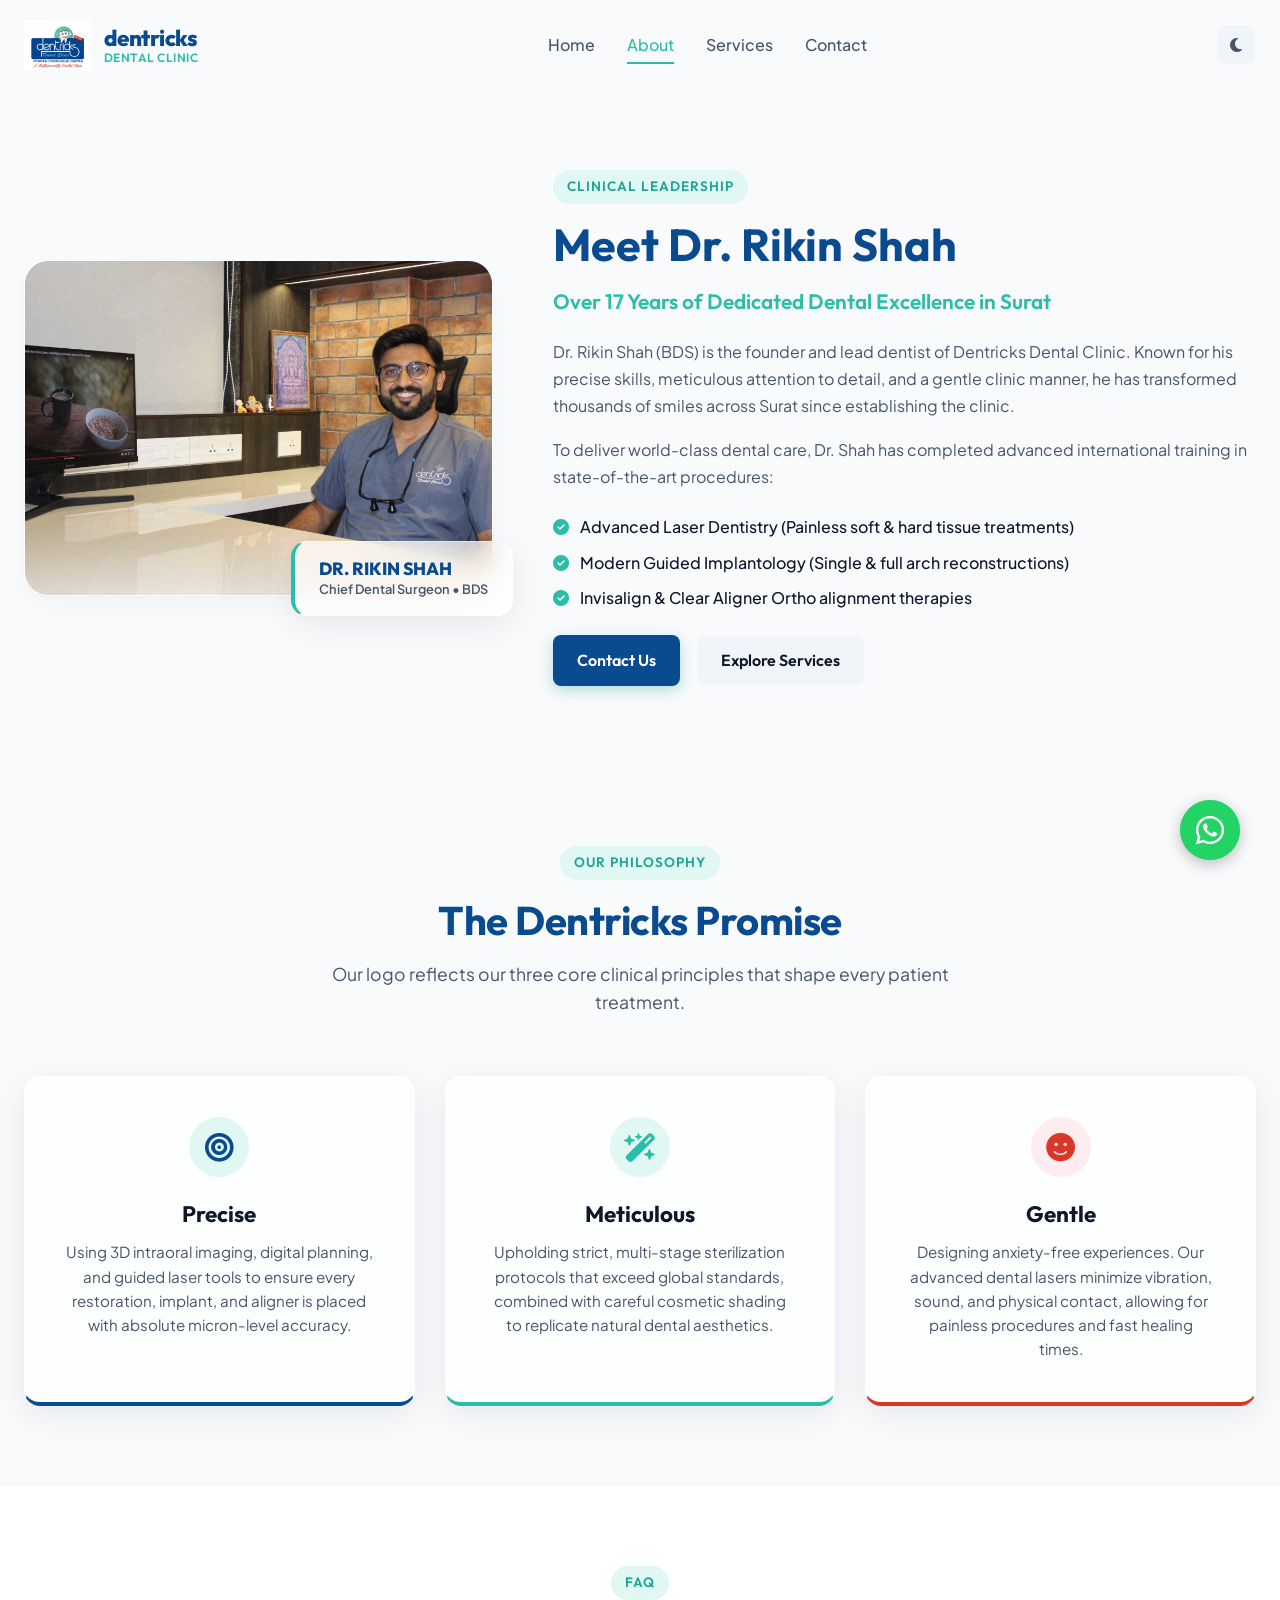
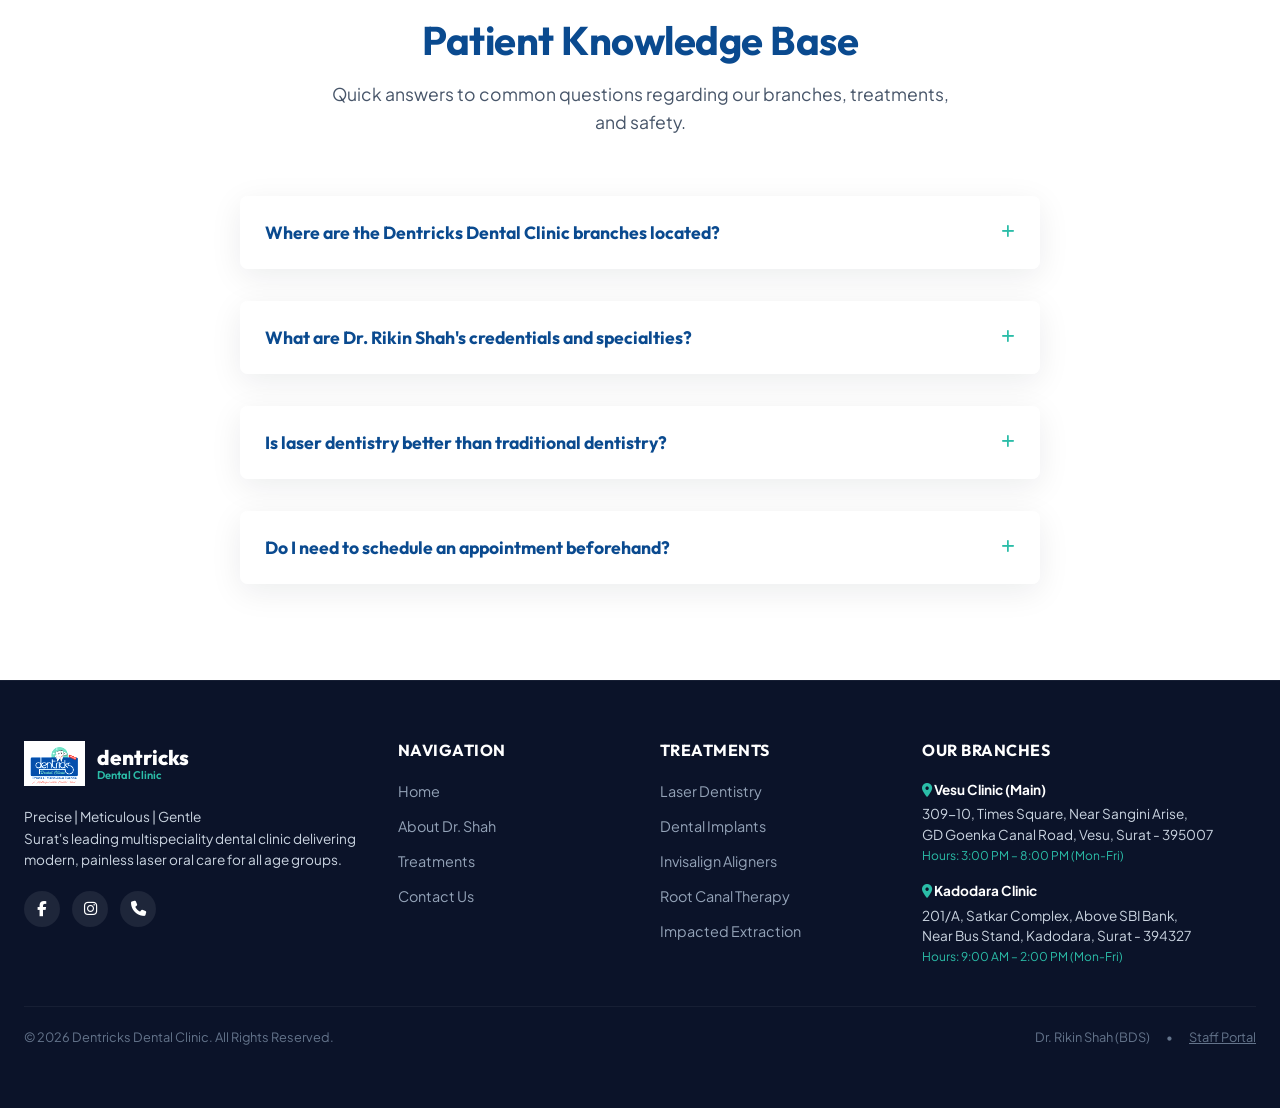
==== commit 446f770e: "Remove Book Appointment button from header and rename Book & Contact to Contact across pages" ====
--- a/about.html
+++ b/about.html
@@ -36,14 +36,13 @@
                 <a href="index.html" class="nav-link">Home</a>
                 <a href="about.html" class="nav-link active">About</a>
                 <a href="services.html" class="nav-link">Services</a>
-                <a href="contact.html" class="nav-link">Book & Contact</a>
+                <a href="contact.html" class="nav-link">Contact</a>
             </nav>
             
             <div class="header-actions">
                 <button class="theme-toggle" id="theme-toggle-btn" aria-label="Toggle light/dark theme">
                     <i class="fa-solid fa-moon"></i>
                 </button>
-                <a href="contact.html" class="btn btn-primary nav-cta" style="background-color: var(--primary-deep);">Book Appointment</a>
                 <button class="mobile-menu-btn" id="mobile-menu-btn" aria-label="Open mobile menu">
                     <span class="bar"></span>
                     <span class="bar"></span>
@@ -85,7 +84,7 @@
                     </p>
 
                     <div style="display: flex; gap: 16px;">
-                        <a href="contact.html" class="btn btn-primary" style="background-color: var(--primary-deep); padding: 12px 24px;">Schedule Appointment</a>
+                        <a href="contact.html" class="btn btn-primary" style="background-color: var(--primary-deep); padding: 12px 24px;">Contact Us</a>
                         <a href="services.html" class="btn btn-secondary" style="padding: 12px 24px;">Explore Services</a>
                     </div>
                 </div>
@@ -227,7 +226,7 @@
                     <li><a href="index.html" style="color: #94a3b8; transition: color 0.2s;">Home</a></li>
                     <li><a href="about.html" style="color: #94a3b8; transition: color 0.2s;">About Dr. Shah</a></li>
                     <li><a href="services.html" style="color: #94a3b8; transition: color 0.2s;">Treatments</a></li>
-                    <li><a href="contact.html" style="color: #94a3b8; transition: color 0.2s;">Book Appointment</a></li>
+                    <li><a href="contact.html" style="color: #94a3b8; transition: color 0.2s;">Contact Us</a></li>
                 </ul>
             </div>
 
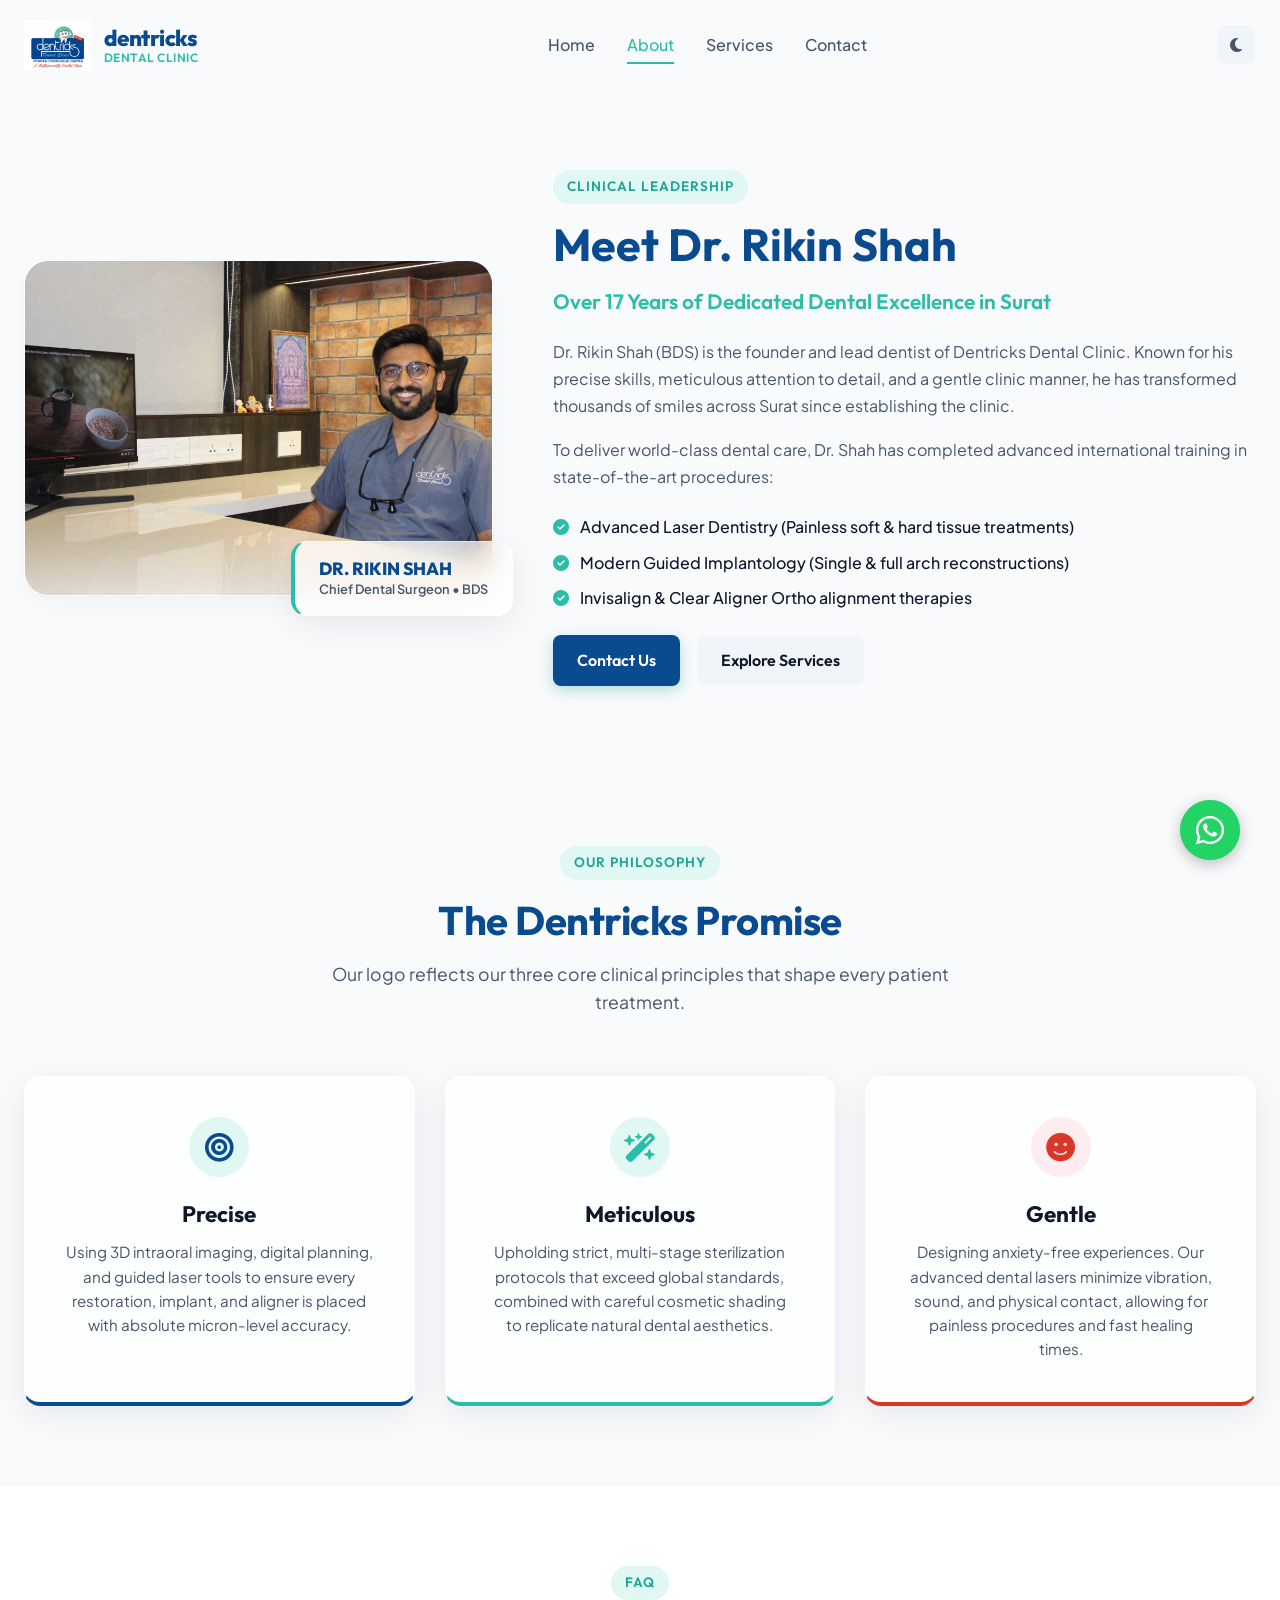
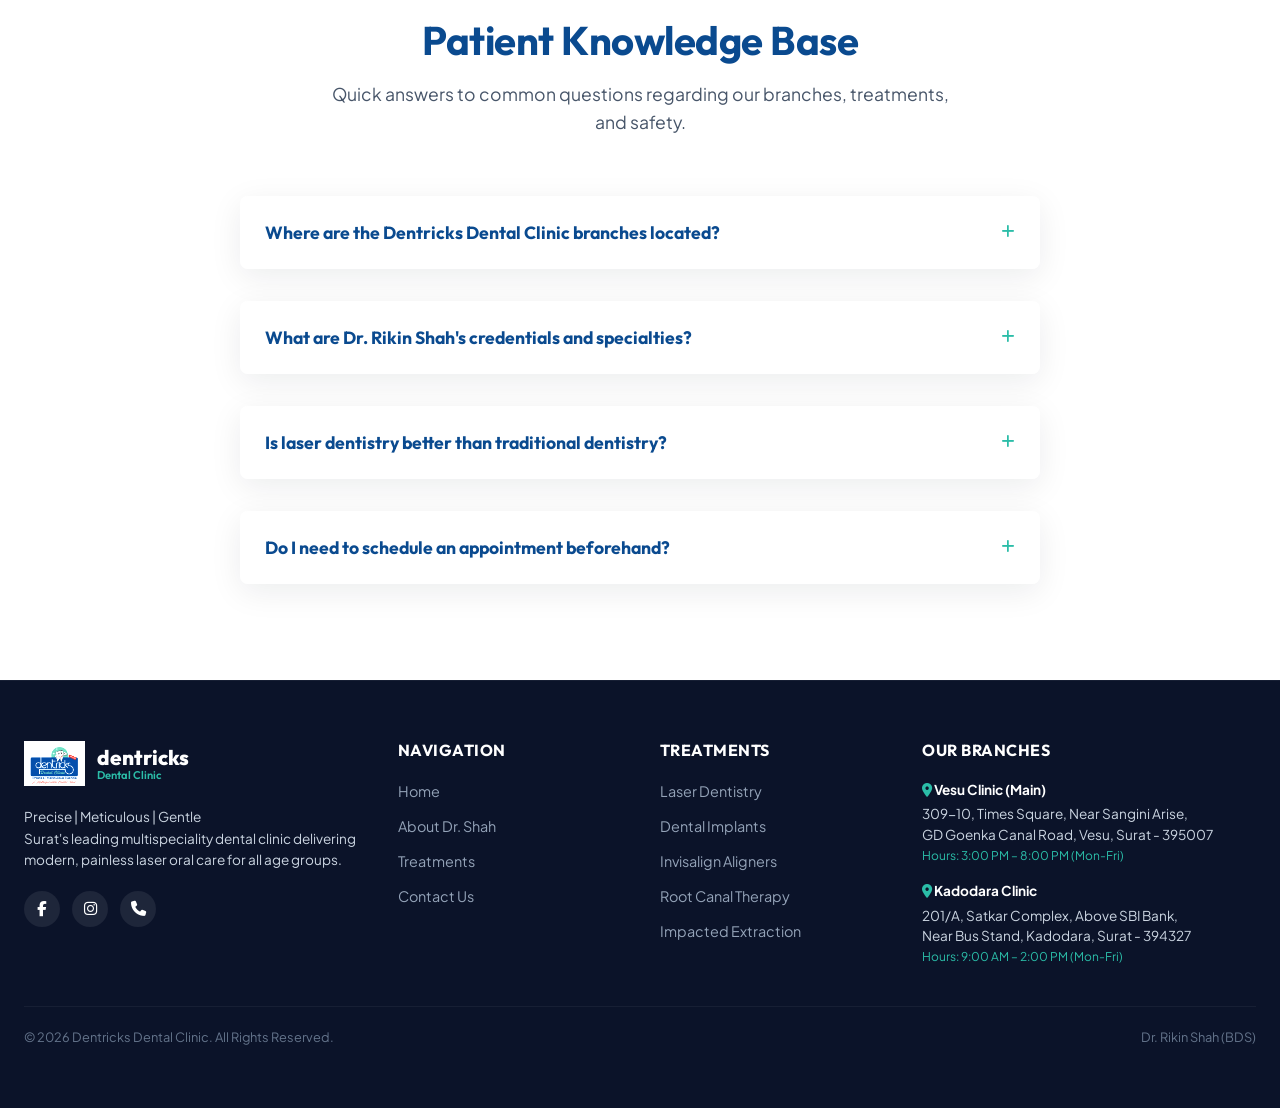
==== commit e4a3e074: "Remove booking scheduler, modals, and staff dashboard portal completely" ====
--- a/about.html
+++ b/about.html
@@ -264,8 +264,6 @@
             <p>&copy; 2026 Dentricks Dental Clinic. All Rights Reserved.</p>
             <p style="display: flex; gap: 16px;">
                 <span>Dr. Rikin Shah (BDS)</span>
-                <span>•</span>
-                <a href="#" id="staff-portal-link" style="color: #64748b; text-decoration: underline;">Staff Portal</a>
             </p>
         </div>
     </footer>
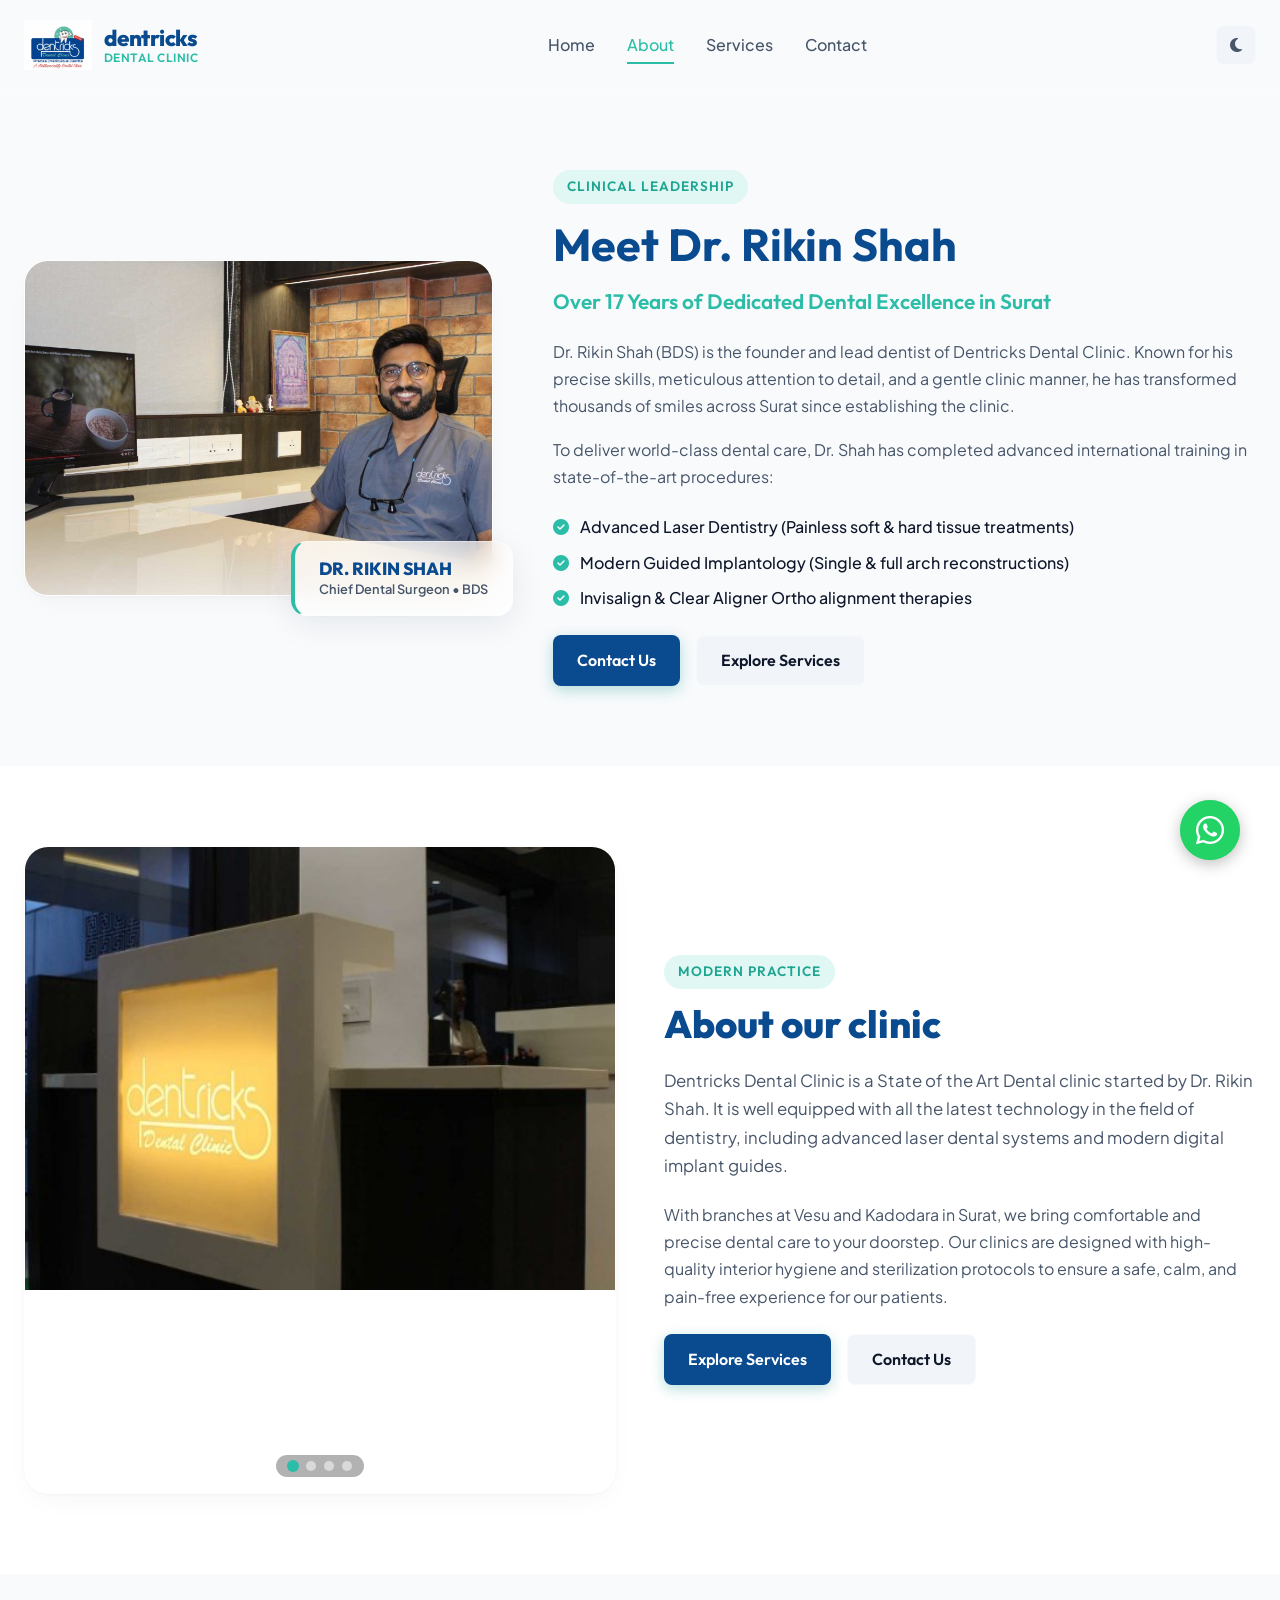
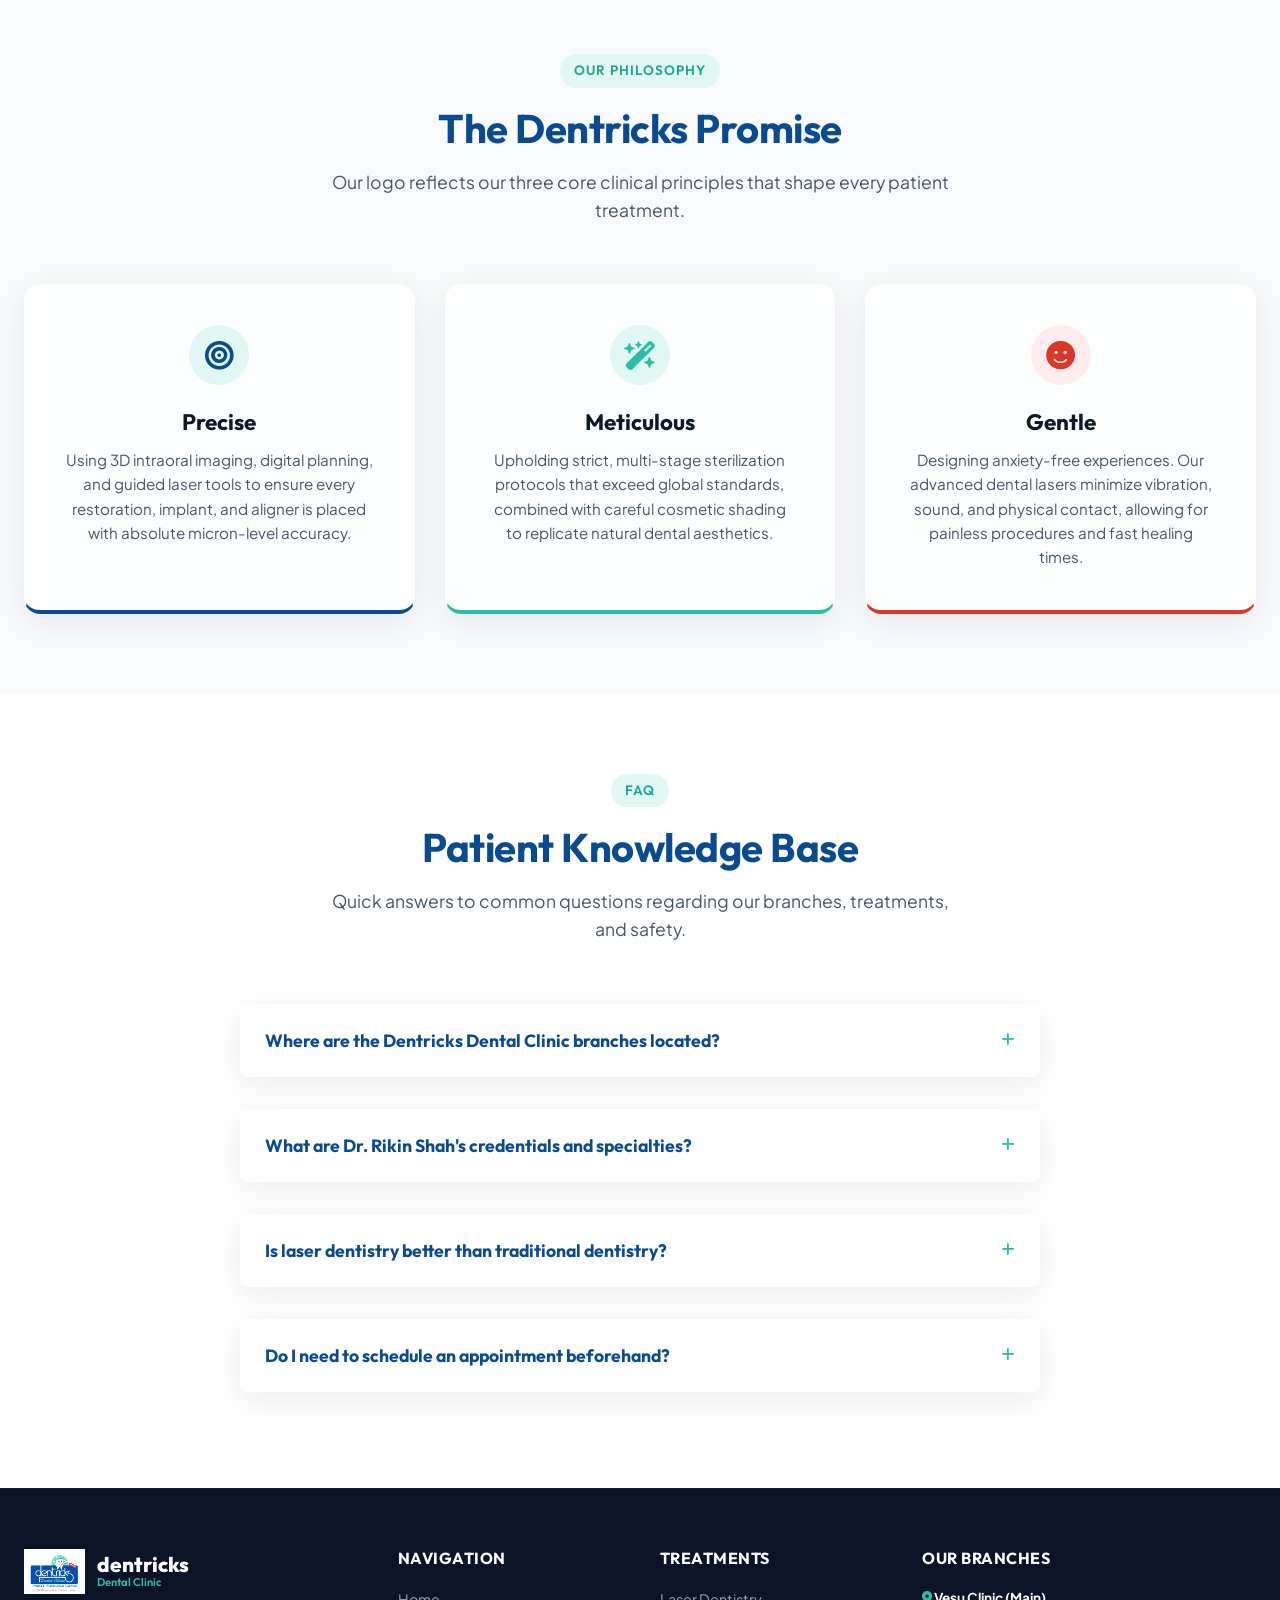
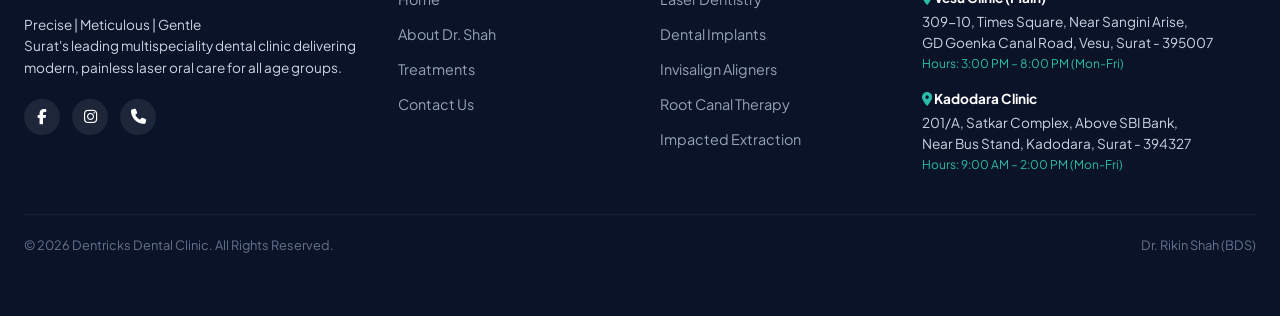
==== commit ef8f8d33: "Add About our clinic section with interactive image slider carousel" ====
--- a/about.html
+++ b/about.html
@@ -91,6 +91,45 @@
             </div>
         </section>
 
+        <!-- About our clinic Section -->
+        <section class="about-clinic" style="background-color: var(--bg-secondary); padding: 80px 24px;">
+            <div class="section-container about-clinic-grid" style="max-width: 1280px; display: grid; grid-template-columns: 1fr 1fr; gap: 48px; align-items: center;">
+                <!-- Left: Carousel -->
+                <div class="clinic-carousel-container" style="position: relative; overflow: hidden; border-radius: var(--border-radius-lg); box-shadow: var(--card-shadow); border: 1px solid var(--glass-border);">
+                    <div class="clinic-carousel-track" id="clinic-carousel-track" style="display: flex; transition: transform 0.5s ease; width: 100%;">
+                        <div class="clinic-carousel-slide" style="min-width: 100%;"><img src="assets/gallery_1.jpg" alt="Dentricks Reception Desk" style="width: 100%; display: block; aspect-ratio: 4/3; object-fit: cover;"></div>
+                        <div class="clinic-carousel-slide" style="min-width: 100%;"><img src="assets/gallery_2.jpg" alt="Laser Surgery Operatory" style="width: 100%; display: block; aspect-ratio: 4/3; object-fit: cover;"></div>
+                        <div class="clinic-carousel-slide" style="min-width: 100%;"><img src="assets/gallery_3.jpg" alt="Dr. Shah's Consultation Room" style="width: 100%; display: block; aspect-ratio: 4/3; object-fit: cover;"></div>
+                        <div class="clinic-carousel-slide" style="min-width: 100%;"><img src="assets/gallery_4.jpg" alt="Modern Patient Treatment Lounge" style="width: 100%; display: block; aspect-ratio: 4/3; object-fit: cover;"></div>
+                    </div>
+                    <!-- Indicators/Dots -->
+                    <div class="carousel-dots" id="clinic-carousel-dots" style="position: absolute; bottom: 16px; left: 50%; transform: translateX(-50%); display: flex; gap: 8px; z-index: 10;">
+                        <span class="carousel-dot active" data-slide="0" style="width: 10px; height: 10px; border-radius: 50%; background-color: var(--primary); cursor: pointer; transition: background-color 0.3s;"></span>
+                        <span class="carousel-dot" data-slide="1" style="width: 10px; height: 10px; border-radius: 50%; background-color: rgba(255,255,255,0.5); cursor: pointer; transition: background-color 0.3s;"></span>
+                        <span class="carousel-dot" data-slide="2" style="width: 10px; height: 10px; border-radius: 50%; background-color: rgba(255,255,255,0.5); cursor: pointer; transition: background-color 0.3s;"></span>
+                        <span class="carousel-dot" data-slide="3" style="width: 10px; height: 10px; border-radius: 50%; background-color: rgba(255,255,255,0.5); cursor: pointer; transition: background-color 0.3s;"></span>
+                    </div>
+                </div>
+
+                <!-- Right: Text details -->
+                <div class="clinic-info">
+                    <span class="section-tag" style="background-color: var(--primary-light); color: var(--primary-hover); display: inline-block; margin-bottom: 12px;">Modern Practice</span>
+                    <h2 style="font-size: 2.4rem; color: var(--primary-deep); margin-bottom: 20px; font-weight: 800;">About our clinic</h2>
+                    <p style="color: var(--text-secondary); line-height: 1.7; margin-bottom: 20px; font-size: 1.05rem;">
+                        Dentricks Dental Clinic is a State of the Art Dental clinic started by Dr. Rikin Shah. It is well equipped with all the latest technology in the field of dentistry, including advanced laser dental systems and modern digital implant guides.
+                    </p>
+                    <p style="color: var(--text-secondary); line-height: 1.7; margin-bottom: 24px;">
+                        With branches at Vesu and Kadodara in Surat, we bring comfortable and precise dental care to your doorstep. Our clinics are designed with high-quality interior hygiene and sterilization protocols to ensure a safe, calm, and pain-free experience for our patients.
+                    </p>
+                    
+                    <div style="display: flex; gap: 16px;">
+                        <a href="services.html" class="btn btn-primary" style="background-color: var(--primary-deep); padding: 12px 24px;">Explore Services</a>
+                        <a href="contact.html" class="btn btn-secondary" style="padding: 12px 24px;">Contact Us</a>
+                    </div>
+                </div>
+            </div>
+        </section>
+
         <!-- Clinic Pillars Section -->
         <section class="clinic-pillars" style="background-color: var(--bg-primary); padding: 80px 24px;">
             <div class="section-container">
--- a/styles.css
+++ b/styles.css
@@ -2835,3 +2835,73 @@
     }
 }
 
+/* About Clinic Carousel Section */
+.about-clinic-grid {
+    display: grid;
+    grid-template-columns: 1fr 1fr;
+    gap: 48px;
+    align-items: center;
+}
+
+.clinic-carousel-container {
+    position: relative;
+    overflow: hidden;
+    border-radius: var(--border-radius-lg);
+    box-shadow: var(--card-shadow);
+    border: 1px solid var(--glass-border);
+    background: var(--bg-secondary);
+}
+
+.clinic-carousel-track {
+    display: flex;
+    transition: transform 0.5s cubic-bezier(0.4, 0, 0.2, 1);
+    width: 100%;
+}
+
+.clinic-carousel-slide {
+    min-width: 100%;
+    flex-shrink: 0;
+}
+
+.clinic-carousel-slide img {
+    width: 100%;
+    display: block;
+    aspect-ratio: 4/3;
+    object-fit: cover;
+}
+
+.carousel-dots {
+    position: absolute;
+    bottom: 16px;
+    left: 50%;
+    transform: translateX(-50%);
+    display: flex;
+    gap: 10px;
+    z-index: 10;
+    background: rgba(0, 0, 0, 0.3);
+    padding: 6px 12px;
+    border-radius: 20px;
+    backdrop-filter: blur(4px);
+}
+
+.carousel-dot {
+    width: 10px;
+    height: 10px;
+    border-radius: 50%;
+    background-color: rgba(255, 255, 255, 0.4);
+    cursor: pointer;
+    transition: all 0.3s ease;
+}
+
+.carousel-dot.active {
+    background-color: var(--primary);
+    transform: scale(1.2);
+}
+
+@media (max-width: 768px) {
+    .about-clinic-grid {
+        grid-template-columns: 1fr;
+        gap: 32px;
+    }
+}
+
